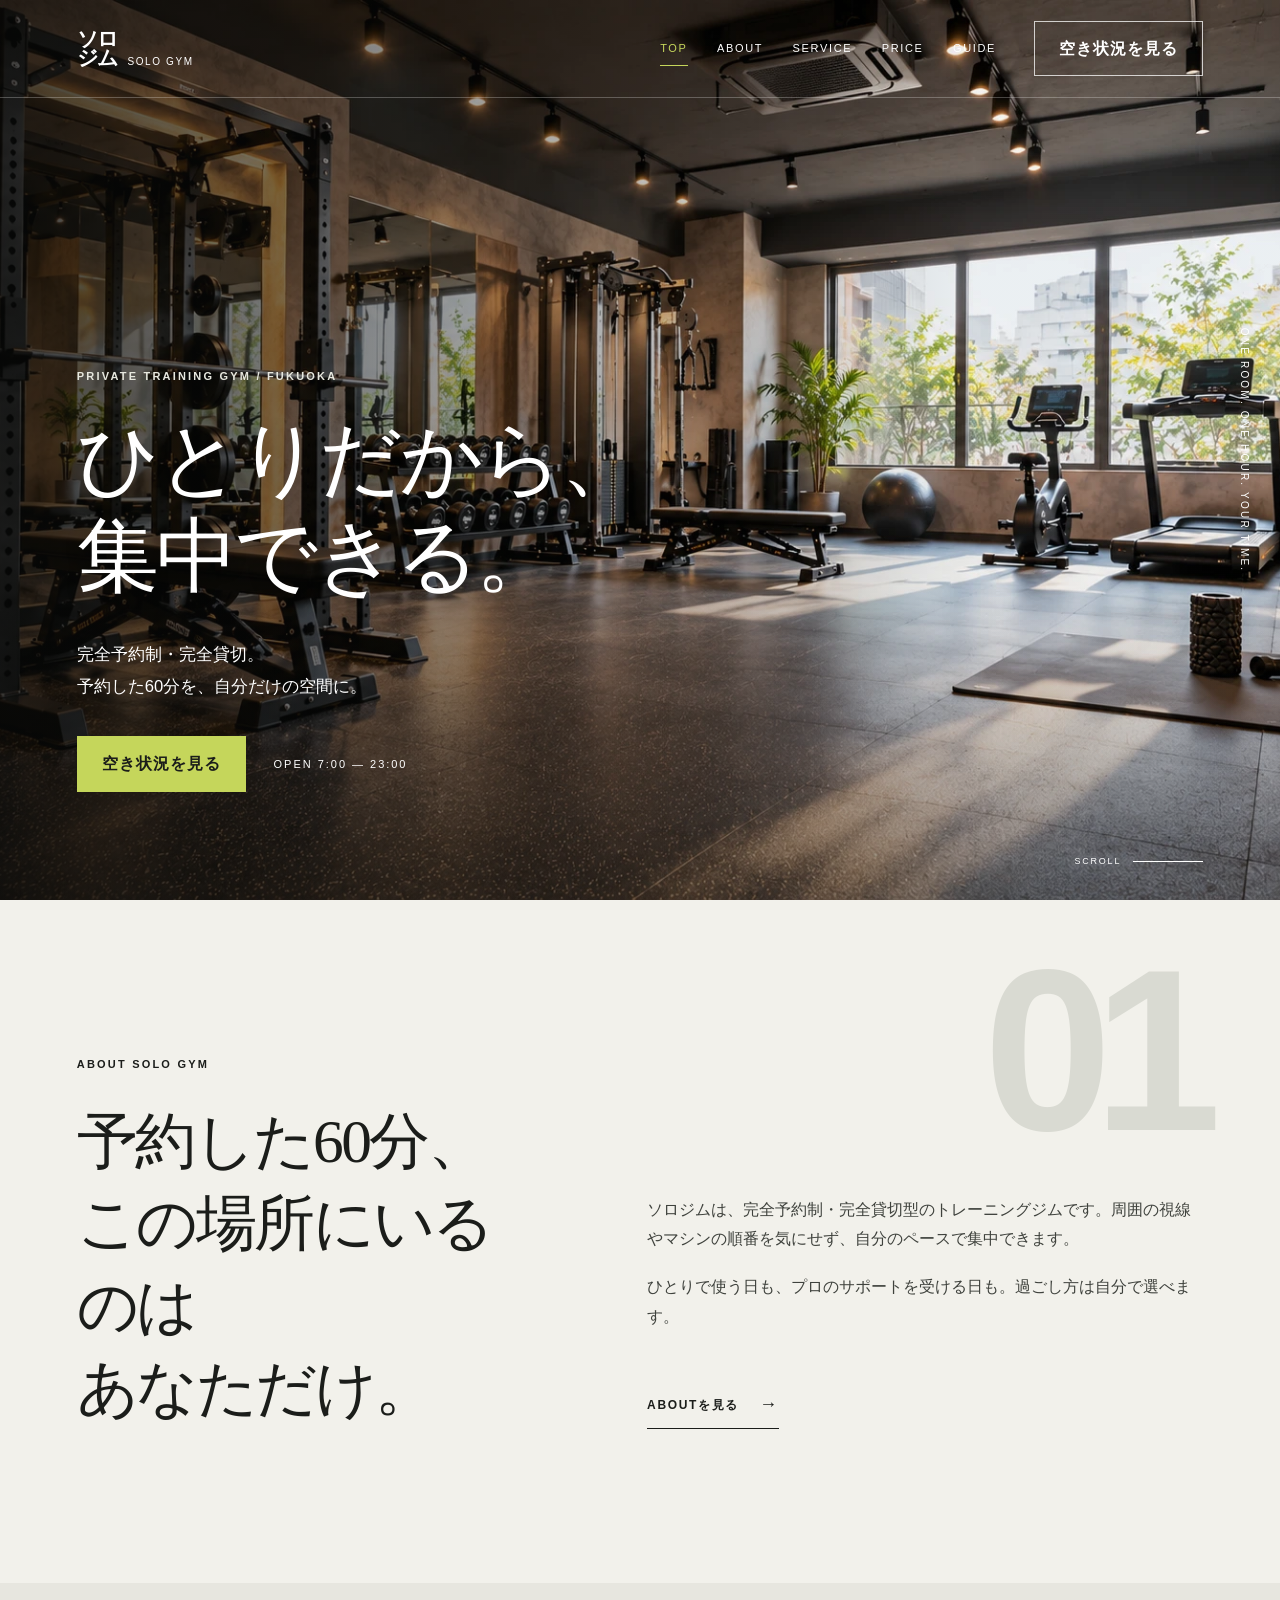
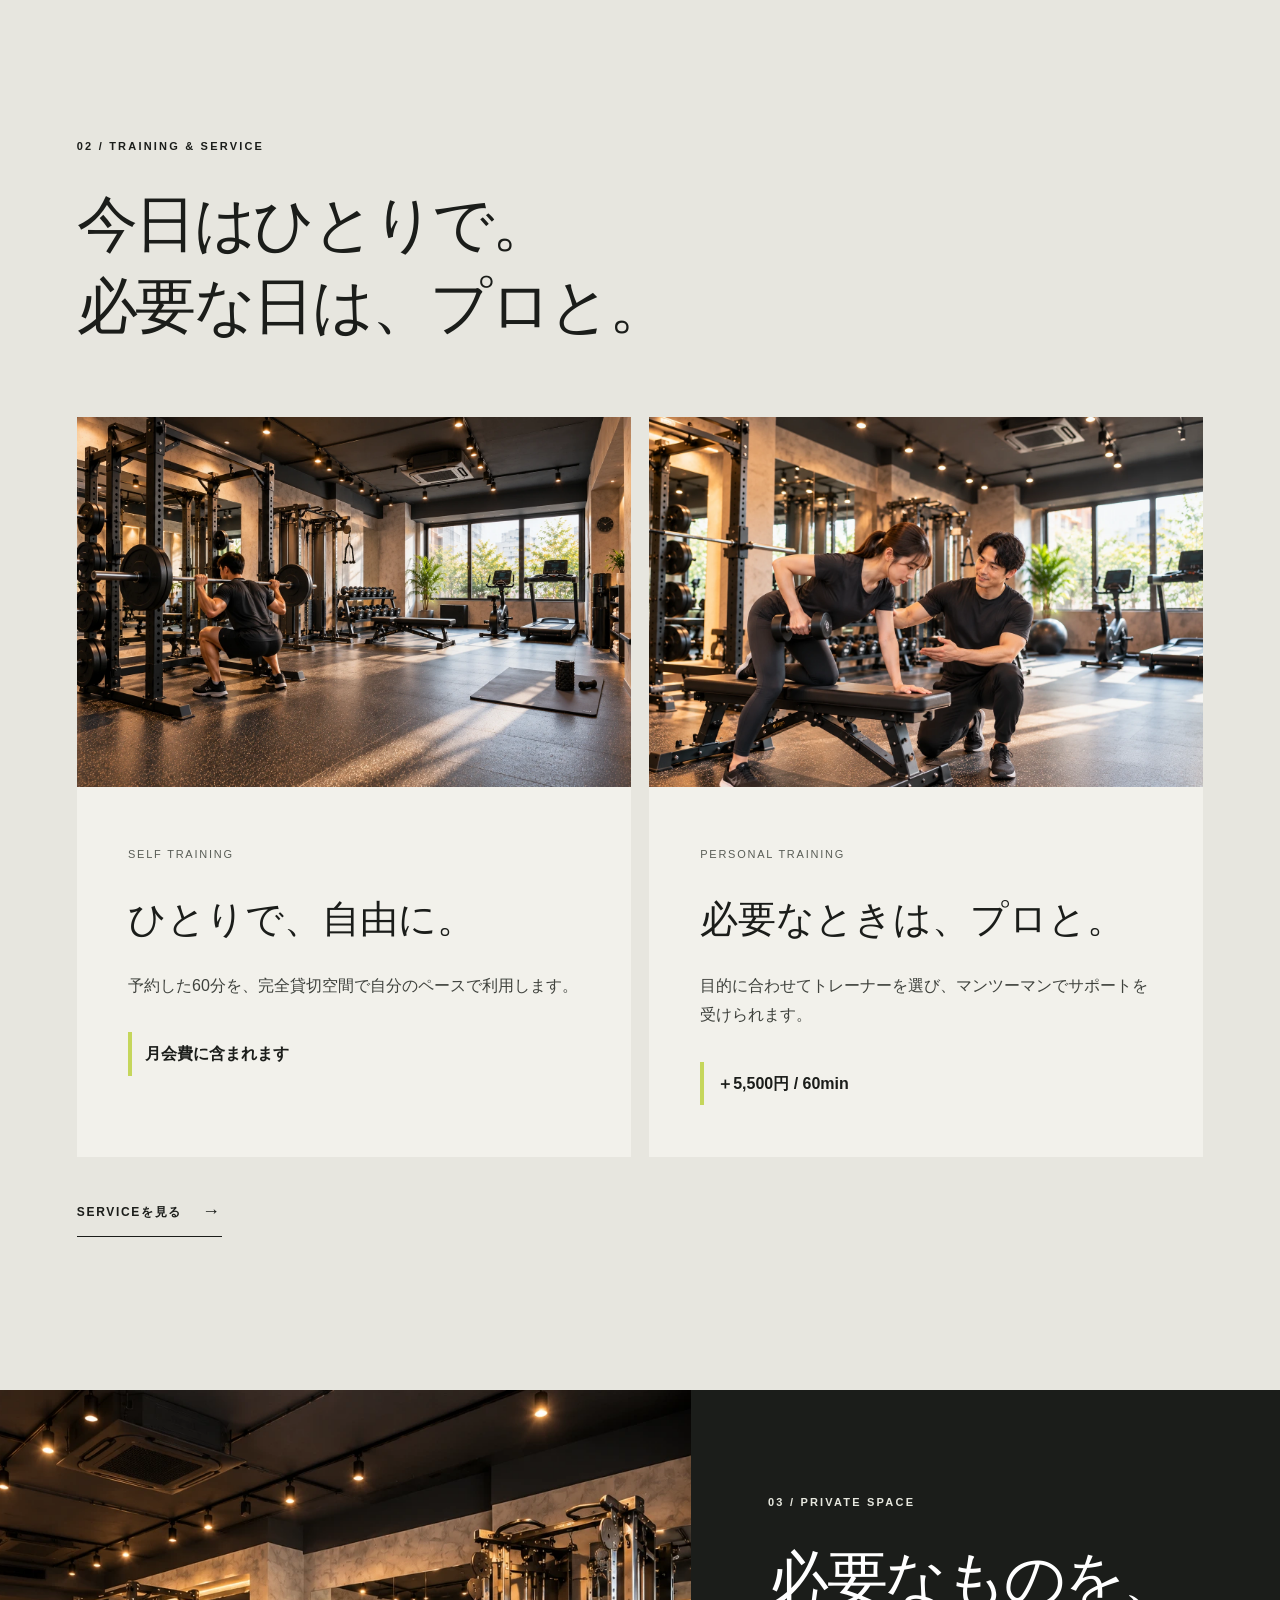
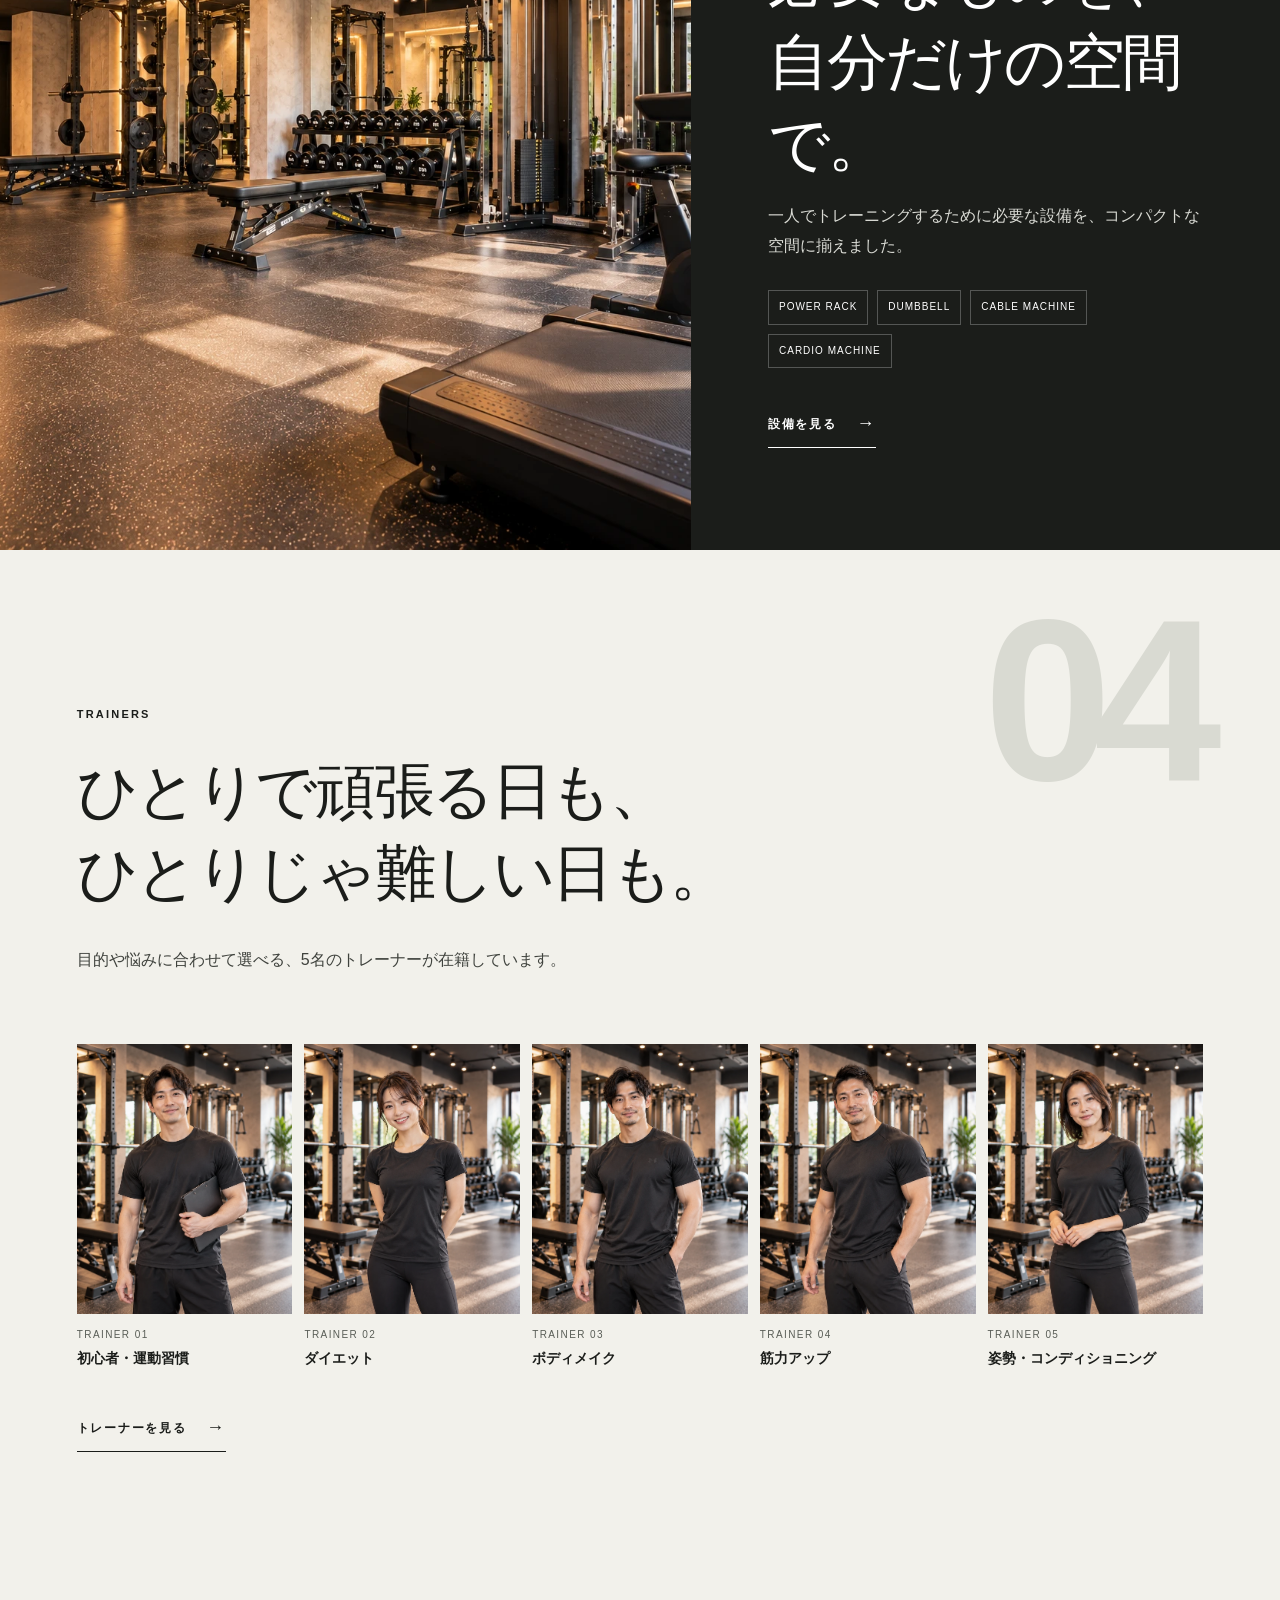
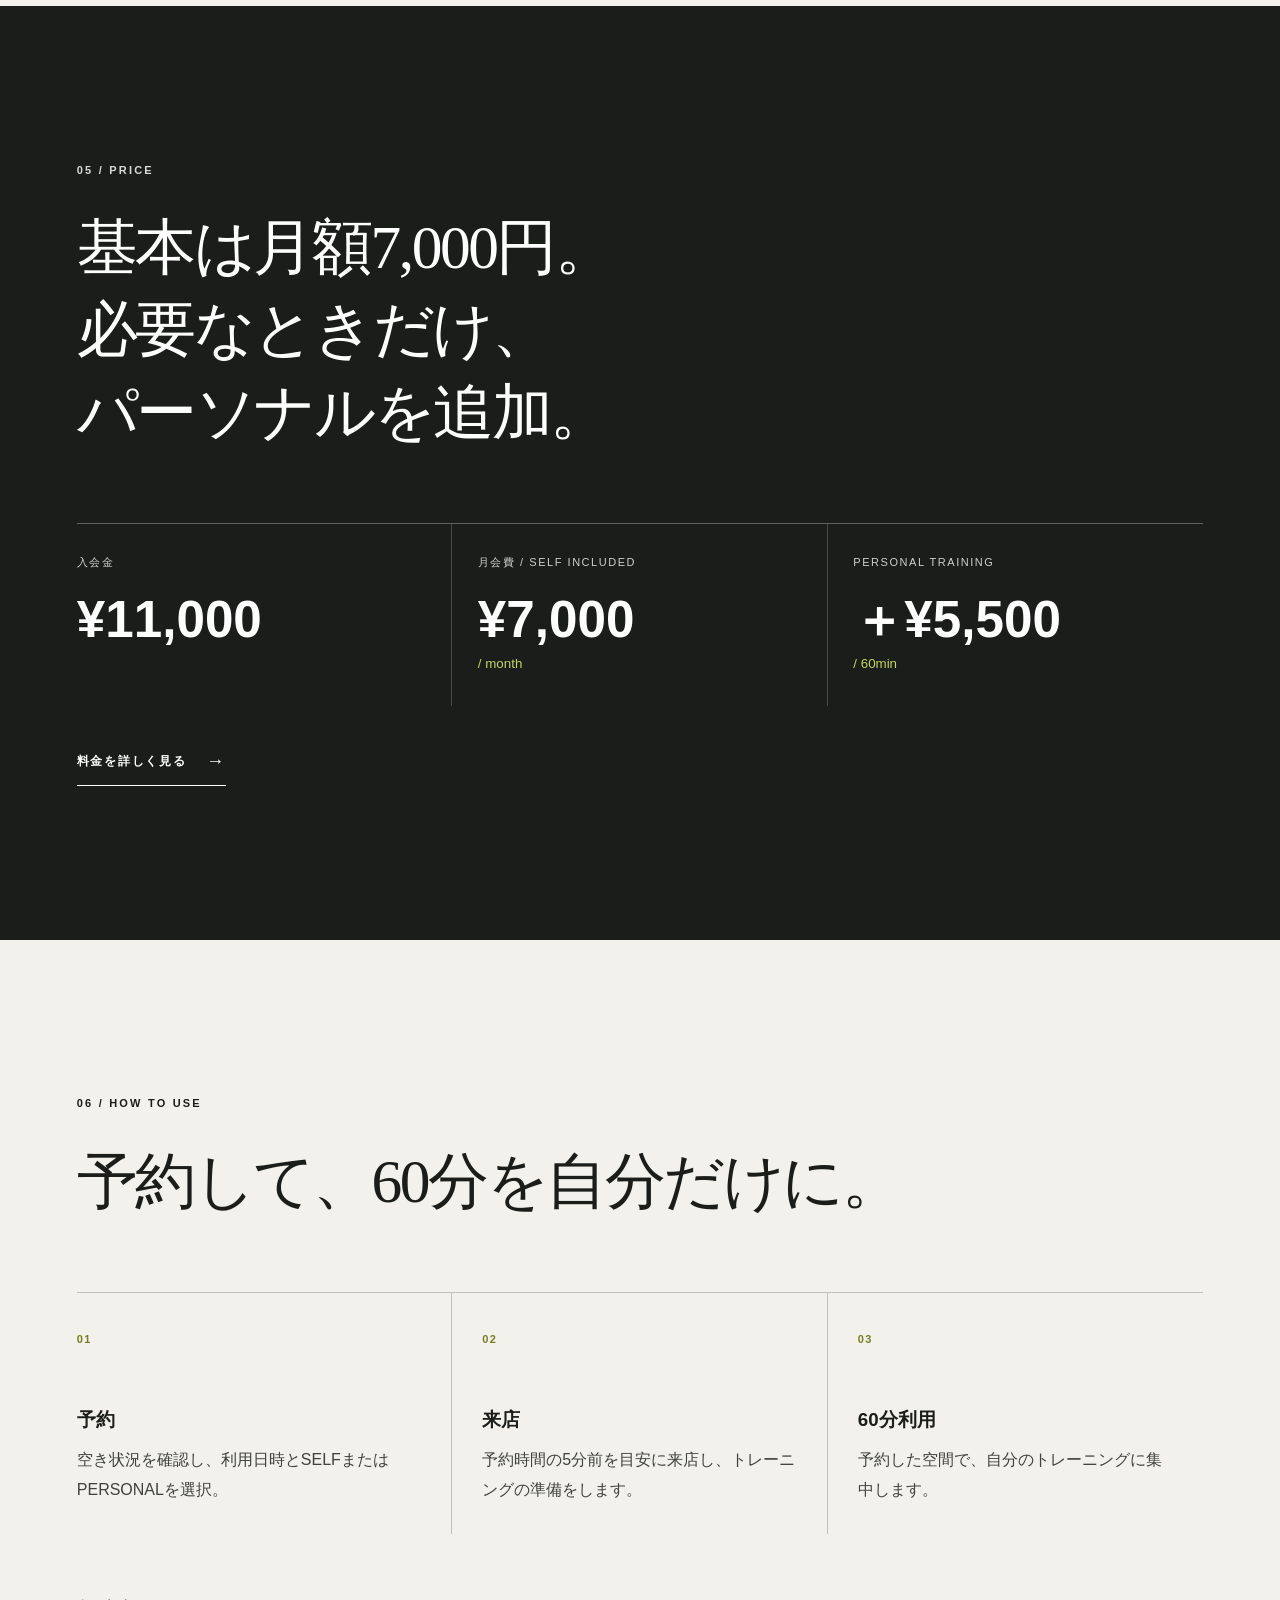
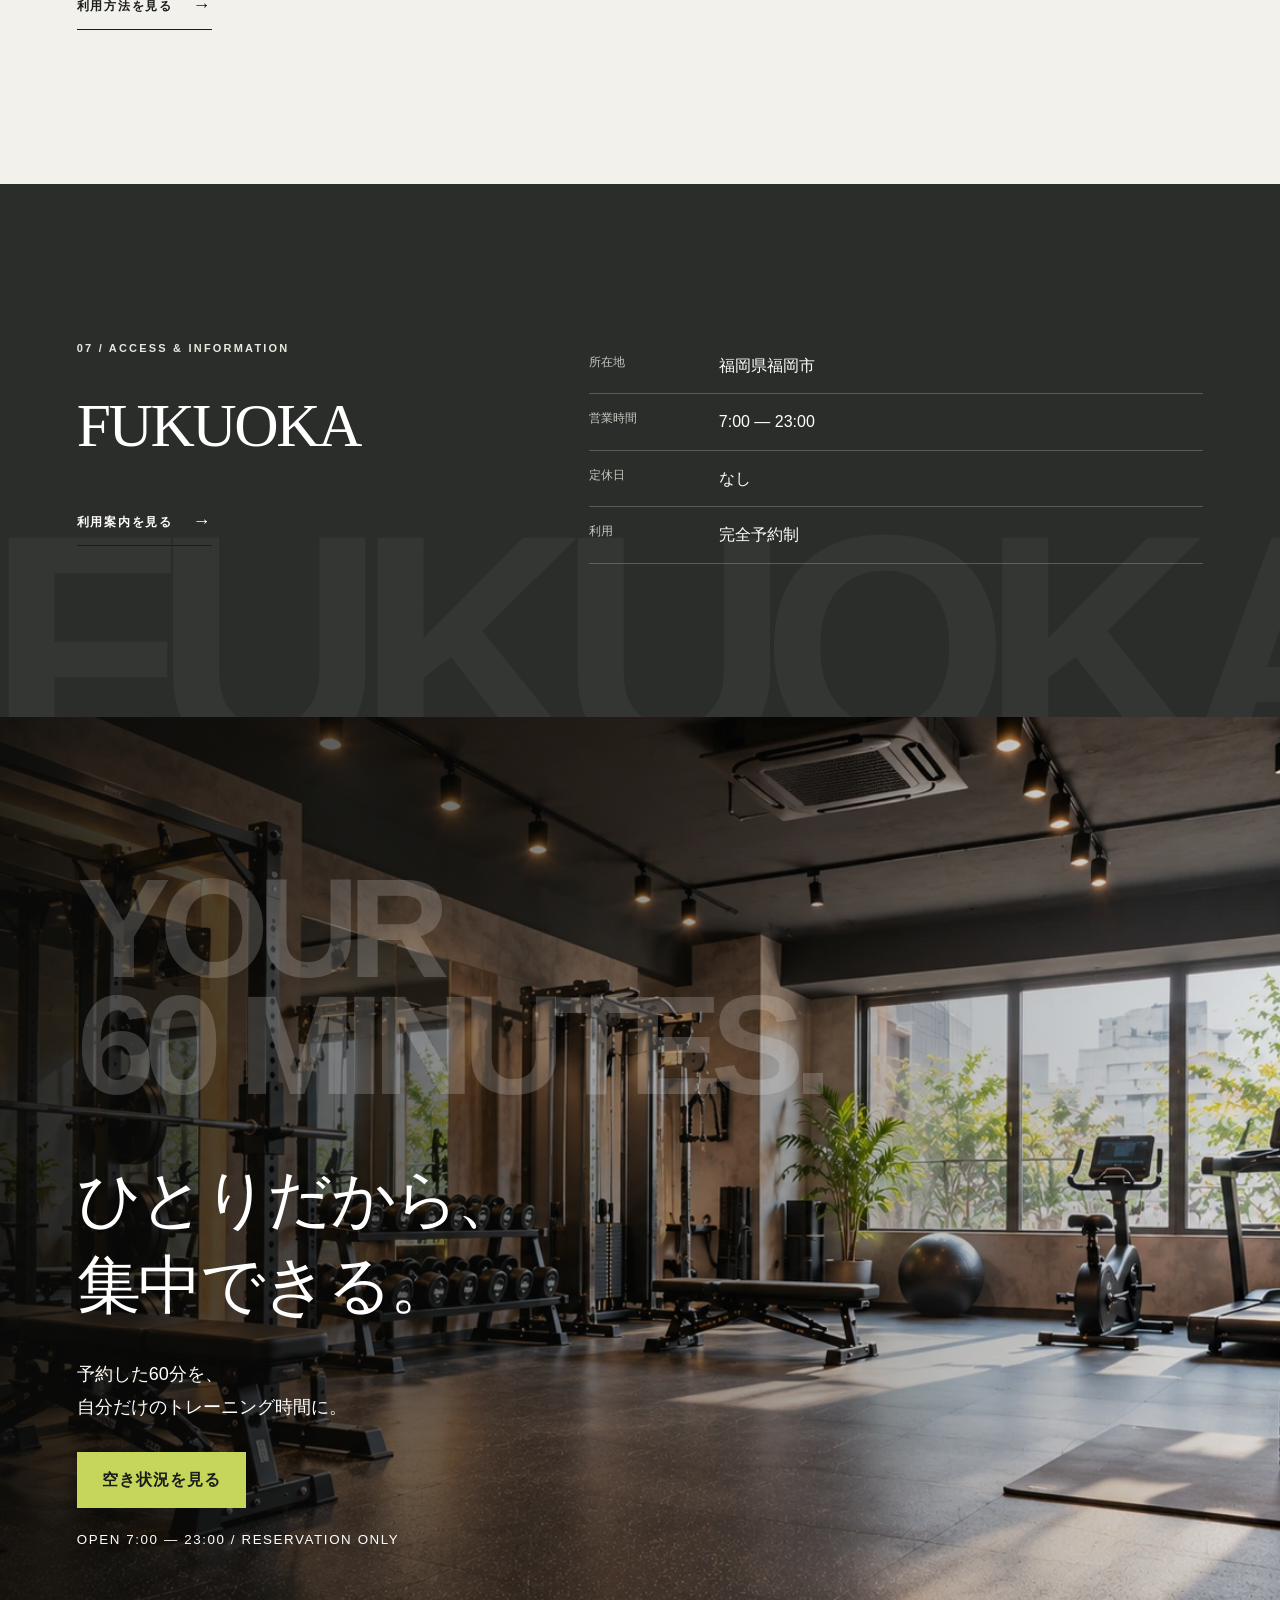
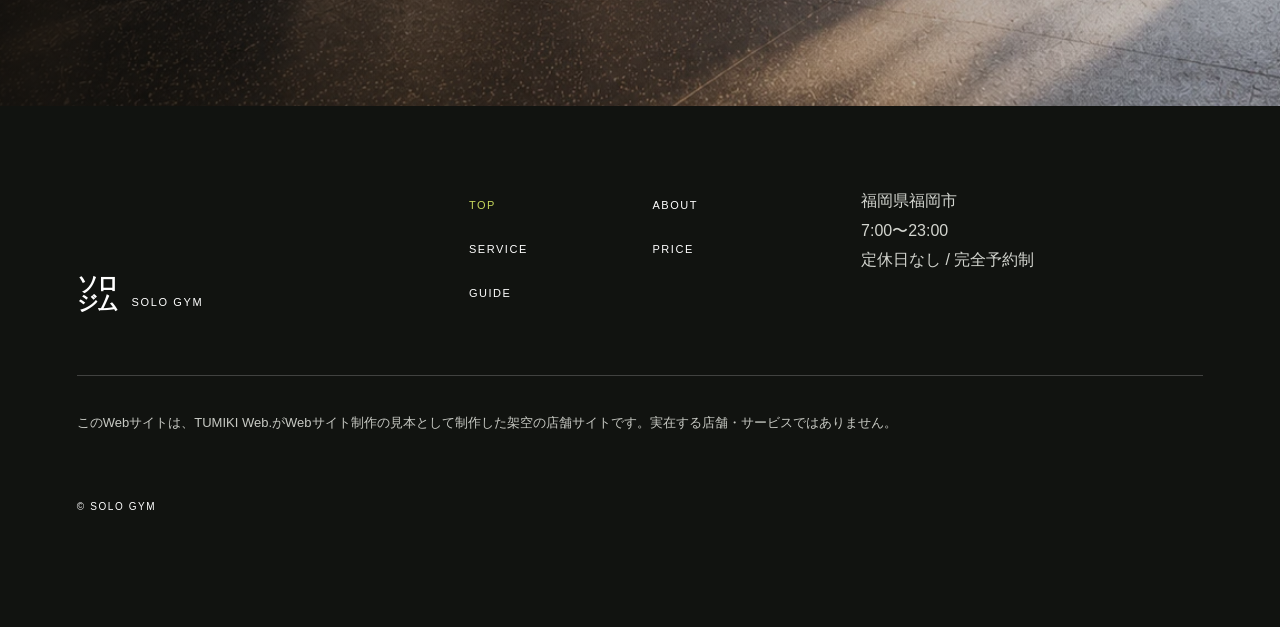
==== index.html @ 312bb0ec "Add files via upload" ====
<!DOCTYPE html>
<html lang="ja">
<head>
  <meta charset="UTF-8">
  <meta name="viewport" content="width=device-width, initial-scale=1.0">
  <meta name="description" content="福岡市の完全予約制・完全貸切型トレーニングジム「ソロジム」。予約した60分を、自分だけの空間に。施設・サービス・料金・利用方法をご案内します。">
  <!-- 公開URL確定後、canonical・og:url・og:imageを絶対URLへ一括変更してください。 -->
  <link rel="canonical" href="./">
  <meta property="og:type" content="website"><meta property="og:title" content="ソロジム｜ひとりだから、集中できる。"><meta property="og:description" content="完全予約制・完全貸切。予約した60分を、自分だけの空間に。"><meta property="og:url" content="./"><meta property="og:image" content="assets/images/ogp/ogp-solo-gym.png"><meta property="og:image:width" content="1200"><meta property="og:image:height" content="630"><meta property="og:image:alt" content="TUMIKI Web. 5ページWebサイト制作見本 ソロジム"><meta property="og:locale" content="ja_JP">
  <meta name="twitter:card" content="summary_large_image"><meta name="twitter:title" content="ソロジム｜ひとりだから、集中できる。"><meta name="twitter:description" content="完全予約制・完全貸切型トレーニングジム「ソロジム」の制作見本です。"><meta name="twitter:image" content="assets/images/ogp/ogp-solo-gym.png"><meta name="twitter:image:alt" content="TUMIKI Web. 5ページWebサイト制作見本 ソロジム">
  <meta name="theme-color" content="#1b1d1a"><title>ソロジム | 完全予約制・完全貸切型トレーニングジム</title>
  <link rel="icon" type="image/svg+xml" href="data:image/svg+xml,%3Csvg xmlns='http://www.w3.org/2000/svg' viewBox='0 0 64 64'%3E%3Crect width='64' height='64' rx='14' fill='%231b1d1a'/%3E%3Ccircle cx='32' cy='32' r='18' fill='none' stroke='%23c5d65b' stroke-width='5'/%3E%3Cpath d='M25 23h14M25 32h14M25 41h14' stroke='%23f4f3ed' stroke-width='4' stroke-linecap='round'/%3E%3C/svg%3E">
  <link rel="stylesheet" href="css/style.css"><link rel="stylesheet" href="css/pages.css">
</head>
<body>
  <a class="skip-link" href="#main">本文へ移動</a>
  <header class="site-header" data-header><a class="brand" href="./" aria-label="ソロジム ホーム"><span class="brand-jp">ソロ<br>ジム</span><span class="brand-en">SOLO GYM</span></a><nav class="desktop-nav" aria-label="メインナビゲーション"><a href="./" aria-current="page">TOP</a><a href="about/">ABOUT</a><a href="service/">SERVICE</a><a href="price/">PRICE</a><a href="guide/">GUIDE</a></nav><button class="cta-button header-cta" type="button" data-reserve>空き状況を見る</button><button class="menu-toggle" type="button" aria-expanded="false" aria-controls="mobile-menu" aria-label="メニューを開く"><span></span><span></span></button><div class="menu-backdrop" data-menu-backdrop aria-hidden="true" hidden></div><nav class="mobile-menu" id="mobile-menu" aria-label="スマートフォン用ナビゲーション" hidden><p class="mobile-menu-label">MENU</p><a href="./" aria-current="page">TOP</a><a href="about/">ABOUT</a><a href="service/">SERVICE</a><a href="price/">PRICE</a><a href="guide/">GUIDE</a><button class="cta-button" type="button" data-reserve>空き状況を見る</button><p class="mobile-menu-meta">FUKUOKA / OPEN 7:00 — 23:00</p></nav></header>
  <main id="main">
    <section class="hero" aria-labelledby="hero-title"><img class="hero-image" src="assets/images/web/hero-gym.webp" width="1672" height="941" fetchpriority="high" alt="自然光が差し込む、トレーニング機器を備えたソロジムの空間"><div class="hero-shade"></div><div class="hero-content"><p class="eyebrow light">PRIVATE TRAINING GYM / FUKUOKA</p><h1 id="hero-title"><span class="heading-line">ひとりだから、</span><span class="heading-line">集中できる。</span></h1><p class="hero-copy">完全予約制・完全貸切。<br>予約した60分を、自分だけの空間に。</p><div class="hero-actions"><button class="cta-button cta-button--lime" type="button" data-reserve>空き状況を見る</button><span>OPEN 7:00 — 23:00</span></div></div><p class="hero-side" aria-hidden="true">ONE ROOM. ONE HOUR. YOUR TIME.</p><div class="scroll-cue" aria-hidden="true"><span>SCROLL</span><i></i></div></section>
    <section class="section" aria-labelledby="about-title"><div class="section-index" aria-hidden="true">01</div><div class="section-inner intro-grid"><div class="section-heading reveal"><p class="eyebrow">ABOUT SOLO GYM</p><h2 class="section-title" id="about-title"><span class="heading-line">予約した60分、</span><span class="heading-line">この場所にいるのは</span><span class="heading-line">あなただけ。</span></h2></div><div class="intro-copy reveal"><p>ソロジムは、完全予約制・完全貸切型のトレーニングジムです。周囲の視線やマシンの順番を気にせず、自分のペースで集中できます。</p><p>ひとりで使う日も、プロのサポートを受ける日も。過ごし方は自分で選べます。</p><a class="text-link" href="about/">ABOUTを見る</a></div></div></section>
    <section class="section tinted-section" aria-labelledby="training-title"><div class="section-inner"><div class="section-heading reveal"><p class="eyebrow">02 / TRAINING &amp; SERVICE</p><h2 class="section-title" id="training-title"><span class="heading-line">今日はひとりで。</span><span class="heading-line">必要な日は、プロと。</span></h2></div><div class="training-cards"><article class="training-card reveal"><img src="assets/images/web/self-training.webp" width="1536" height="1024" loading="lazy" alt="貸切空間でセルフトレーニングをする利用者"><div class="training-card-copy"><span class="mode">SELF TRAINING</span><h3>ひとりで、自由に。</h3><p>予約した60分を、完全貸切空間で自分のペースで利用します。</p><strong>月会費に含まれます</strong></div></article><article class="training-card reveal"><img src="assets/images/web/personal-training.webp" width="1536" height="1024" loading="lazy" alt="トレーナーからマンツーマン指導を受ける利用者"><div class="training-card-copy"><span class="mode">PERSONAL TRAINING</span><h3>必要なときは、プロと。</h3><p>目的に合わせてトレーナーを選び、マンツーマンでサポートを受けられます。</p><strong>＋5,500円 / 60min</strong></div></article></div><a class="text-link" href="service/">SERVICEを見る</a></div></section>
    <section class="space-digest" aria-labelledby="space-title"><div class="space-digest-media"><img src="assets/images/web/space-gym.webp" width="1536" height="1024" loading="lazy" alt="パワーラックやダンベルを備えたソロジムの貸切空間"></div><div class="space-digest-copy reveal"><p class="eyebrow light">03 / PRIVATE SPACE</p><h2 class="section-title" id="space-title">必要なものを、<br>自分だけの空間で。</h2><p>一人でトレーニングするために必要な設備を、コンパクトな空間に揃えました。</p><ul class="equipment-inline"><li>POWER RACK</li><li>DUMBBELL</li><li>CABLE MACHINE</li><li>CARDIO MACHINE</li></ul><a class="text-link" href="service/#equipment">設備を見る</a></div></section>
    <section class="section" aria-labelledby="trainers-title"><div class="section-index" aria-hidden="true">04</div><div class="section-inner"><div class="section-heading reveal"><p class="eyebrow">TRAINERS</p><h2 class="section-title" id="trainers-title"><span class="heading-line">ひとりで頑張る日も、</span><span class="heading-line">ひとりじゃ難しい日も。</span></h2><p class="section-lead">目的や悩みに合わせて選べる、5名のトレーナーが在籍しています。</p></div><div class="trainer-strip" aria-label="トレーナー一覧"><article class="trainer-mini"><img src="assets/images/web/trainer-01.webp" width="1122" height="1402" loading="lazy" alt="初心者と運動習慣を担当する男性トレーナー"><p>TRAINER 01</p><h3>初心者・運動習慣</h3></article><article class="trainer-mini"><img src="assets/images/web/trainer-02.webp" width="1122" height="1402" loading="lazy" alt="ダイエットを担当する女性トレーナー"><p>TRAINER 02</p><h3>ダイエット</h3></article><article class="trainer-mini"><img src="assets/images/web/trainer-03.webp" width="1122" height="1402" loading="lazy" alt="ボディメイクを担当する男性トレーナー"><p>TRAINER 03</p><h3>ボディメイク</h3></article><article class="trainer-mini"><img src="assets/images/web/trainer-04.webp" width="1122" height="1402" loading="lazy" alt="筋力アップを担当する男性トレーナー"><p>TRAINER 04</p><h3>筋力アップ</h3></article><article class="trainer-mini"><img src="assets/images/web/trainer-05.webp" width="1122" height="1402" loading="lazy" alt="姿勢とコンディショニングを担当する女性トレーナー"><p>TRAINER 05</p><h3>姿勢・コンディショニング</h3></article></div><a class="text-link" href="about/#trainers">トレーナーを見る</a></div></section>
    <section class="section dark-section" aria-labelledby="price-title"><div class="section-inner"><div class="section-heading reveal"><p class="eyebrow light">05 / PRICE</p><h2 class="section-title" id="price-title"><span class="heading-line">基本は月額7,000円。</span><span class="heading-line">必要なときだけ、</span><span class="heading-line">パーソナルを追加。</span></h2></div><div class="price-digest-grid reveal"><div class="price-digest-item"><p>入会金</p><strong>¥11,000</strong></div><div class="price-digest-item"><p>月会費 / SELF INCLUDED</p><strong>¥7,000</strong><small>/ month</small></div><div class="price-digest-item"><p>PERSONAL TRAINING</p><strong>＋¥5,500</strong><small>/ 60min</small></div></div><a class="text-link" href="price/">料金を詳しく見る</a></div></section>
    <section class="section" aria-labelledby="how-title"><div class="section-inner"><div class="section-heading reveal"><p class="eyebrow">06 / HOW TO USE</p><h2 class="section-title" id="how-title">予約して、60分を自分だけに。</h2></div><ol class="simple-steps"><li><h3>予約</h3><p>空き状況を確認し、利用日時とSELFまたはPERSONALを選択。</p></li><li><h3>来店</h3><p>予約時間の5分前を目安に来店し、トレーニングの準備をします。</p></li><li><h3>60分利用</h3><p>予約した空間で、自分のトレーニングに集中します。</p></li></ol><a class="text-link" href="guide/">利用方法を見る</a></div></section>
    <section class="section info-band" aria-labelledby="info-title"><div class="section-inner info-grid"><div class="section-heading reveal"><p class="eyebrow light">07 / ACCESS &amp; INFORMATION</p><h2 class="section-title" id="info-title">FUKUOKA</h2><a class="text-link" href="guide/#access">利用案内を見る</a></div><div><dl class="info-list"><div><dt>所在地</dt><dd>福岡県福岡市</dd></div><div><dt>営業時間</dt><dd>7:00 — 23:00</dd></div><div><dt>定休日</dt><dd>なし</dd></div><div><dt>利用</dt><dd>完全予約制</dd></div></dl></div></div></section>
    <section class="final-cta" aria-labelledby="final-title"><img src="assets/images/web/hero-gym.webp" width="1672" height="941" loading="lazy" alt="" aria-hidden="true"><div class="final-overlay"></div><div class="final-content reveal"><p class="final-en"><span>YOUR</span><span>60 MINUTES.</span></p><h2 id="final-title"><span class="heading-line">ひとりだから、</span><span class="heading-line">集中できる。</span></h2><p>予約した60分を、<br><span class="final-copy-unit">自分だけの</span><span class="final-copy-unit">トレーニング時間に。</span></p><button class="cta-button cta-button--lime" type="button" data-reserve>空き状況を見る</button><small>OPEN 7:00 — 23:00 / RESERVATION ONLY</small></div></section>
  </main>
  <footer class="site-footer"><div class="footer-brand"><span class="brand-jp">ソロ<br>ジム</span><span>SOLO GYM</span></div><nav aria-label="フッターナビゲーション"><a href="./" aria-current="page">TOP</a><a href="about/">ABOUT</a><a href="service/">SERVICE</a><a href="price/">PRICE</a><a href="guide/">GUIDE</a></nav><div class="footer-info"><p>福岡県福岡市</p><p>7:00〜23:00</p><p>定休日なし / 完全予約制</p></div><p class="disclaimer">このWebサイトは、TUMIKI Web.がWebサイト制作の見本として制作した架空の店舗サイトです。実在する店舗・サービスではありません。</p><p class="copyright">© SOLO GYM</p></footer>
  <div class="floating-nav" data-floating-nav><button class="floating-top" type="button" aria-label="ページ最上部へ戻る" data-back-to-top disabled><span aria-hidden="true">↑</span><small aria-hidden="true">TOP</small></button><button class="floating-reserve" type="button" data-floating-reserve data-reserve disabled>空き状況を見る</button></div><div class="mobile-action-bar" data-mobile-bar><button class="mobile-action-top" type="button" data-mobile-top disabled>↑ TOP</button><button class="mobile-action-reserve" type="button" data-mobile-reserve data-reserve disabled>空き状況を見る</button></div>
  <dialog class="reserve-dialog" aria-labelledby="reserve-title"><button class="dialog-close" type="button" aria-label="閉じる" data-dialog-close>×</button><p class="eyebrow">DEMO NOTICE</p><h2 id="reserve-title">予約機能は準備中です</h2><p>このWebサイトは制作見本のため、実際の空き状況確認・予約はできません。</p><button class="cta-button" type="button" data-dialog-close>サイトに戻る</button></dialog>
  <script src="js/main.js"></script>
</body>
</html>
---- css/style.css ----
:root{--paper:#f2f1eb;--paper-deep:#e7e6df;--ink:#1b1d1a;--ink-soft:#2a2d29;--text:#3f423d;--muted:#595d56;--line:#bfc1b8;--lime:#c5d65b;--white:#fff;--pad:clamp(24px,6vw,96px);--space:clamp(96px,12vw,176px);--content:1440px;--ease:cubic-bezier(.22,1,.36,1)}
[hidden]{display:none!important}*,*::before,*::after{box-sizing:border-box}html{scroll-behavior:smooth;scroll-padding-top:88px}body{margin:0;overflow-x:hidden;background:var(--paper);color:var(--ink);font-family:"Helvetica Neue","Noto Sans JP","Yu Gothic",YuGothic,Arial,sans-serif;font-size:16px;line-height:1.85}body.menu-open{overflow:hidden}img{display:block;max-width:100%;height:auto}button,a{font:inherit}a{color:inherit;text-decoration:none}button{cursor:pointer}p{color:var(--text)}.heading-line{display:block}.keep{white-space:nowrap}.sr-only{position:absolute;width:1px;height:1px;padding:0;margin:-1px;overflow:hidden;clip:rect(0,0,0,0);white-space:nowrap;border:0}.skip-link{position:fixed;z-index:1000;top:8px;left:8px;padding:10px 16px;background:var(--lime);color:var(--ink);transform:translateY(-160%)}.skip-link:focus{transform:none}:focus-visible{outline:3px solid var(--lime);outline-offset:4px}
.site-header{position:absolute;z-index:50;top:0;left:0;width:100%;height:98px;padding:16px var(--pad);display:flex;align-items:center;gap:clamp(20px,3vw,54px);color:#fff;border-bottom:1px solid rgba(255,255,255,.25);transition:background .25s,border-color .25s}.site-header.is-scrolled{background:rgba(20,22,19,.94);border-color:rgba(255,255,255,.12)}.brand{display:flex;align-items:flex-end;gap:10px;line-height:1}.brand-jp{font-weight:800;font-size:21px;line-height:.88;letter-spacing:-.08em}.brand-en{font-size:10px;letter-spacing:.16em}.desktop-nav{display:flex;gap:clamp(18px,2.3vw,34px);margin-left:auto}.desktop-nav a{position:relative;font-size:11px;letter-spacing:.15em}.desktop-nav a::after{content:"";position:absolute;left:0;bottom:-7px;width:100%;height:1px;background:var(--lime);transform:scaleX(0);transform-origin:left;transition:.3s}.desktop-nav a:hover::after,.desktop-nav a:focus-visible::after,.desktop-nav a[aria-current=page]::after{transform:scaleX(1)}.desktop-nav a[aria-current=page]{color:var(--lime)}.cta-button{min-height:48px;padding:12px 24px;border:1px solid var(--ink);background:var(--ink);color:#fff;font-weight:700;letter-spacing:.06em;transition:.25s}.cta-button:hover{background:#343731}.header-cta{background:transparent;border-color:rgba(255,255,255,.75)}.header-cta:hover{background:#fff;color:var(--ink)}.cta-button--lime{background:var(--lime);border-color:var(--lime);color:var(--ink)}.cta-button--lime:hover{background:#d4e56c}.menu-toggle,.mobile-menu,.menu-backdrop{display:none}
.eyebrow{margin:0 0 26px;color:var(--ink);font-size:11px;font-weight:700;letter-spacing:.2em}.eyebrow.light{color:#e7e8df}.section-title,.hero h1,.page-hero h1,.final-cta h2{margin:0;font-family:"Yu Mincho",YuMincho,"Hiragino Mincho ProN",serif;font-weight:500;letter-spacing:-.04em}.section-title{font-size:clamp(36px,4.8vw,70px);line-height:1.34}.section-lead{max-width:650px;margin:30px 0 0;color:var(--text)}.section{position:relative;padding:var(--space) var(--pad)}.section-inner{width:min(100%,var(--content));margin:0 auto}.section-index{position:absolute;right:var(--pad);top:35px;color:#d9dad2;font-size:clamp(100px,18vw,270px);font-weight:700;line-height:1;letter-spacing:-.08em;pointer-events:none}.section-heading{position:relative;z-index:1}.text-link{display:inline-flex;align-items:center;gap:20px;min-height:48px;margin-top:32px;border-bottom:1px solid var(--ink);font-size:12px;font-weight:700;letter-spacing:.14em}.text-link::after{content:"→";font-size:18px;transition:.2s}.text-link:hover::after{transform:translateX(5px)}
.hero{position:relative;min-height:760px;height:100svh;max-height:980px;overflow:hidden;background:#1c1d1b;color:#fff}.hero-image{position:absolute;inset:0;width:100%;height:100%;object-fit:cover}.hero-shade{position:absolute;inset:0;background:linear-gradient(90deg,rgba(8,9,8,.76),rgba(8,9,8,.28) 48%,rgba(8,9,8,.03) 76%),linear-gradient(0deg,rgba(8,9,8,.38),transparent 35%)}.hero-content{position:absolute;left:var(--pad);bottom:clamp(80px,12vh,150px);max-width:760px}.hero h1{font-size:clamp(50px,6.4vw,102px);line-height:1.18;text-shadow:0 2px 20px rgba(0,0,0,.18)}.hero-copy{margin:34px 0;color:#fff;font-size:clamp(16px,1.3vw,20px);line-height:1.9}.hero-actions{display:flex;align-items:center;gap:28px}.hero-actions span{font-size:11px;letter-spacing:.18em}.hero-side{position:absolute;right:27px;top:50%;margin:0;color:#fff;font-size:10px;letter-spacing:.22em;writing-mode:vertical-rl;transform:translateY(-50%)}.scroll-cue{position:absolute;right:var(--pad);bottom:30px;display:flex;align-items:center;gap:12px;font-size:9px;letter-spacing:.2em}.scroll-cue i{display:block;width:70px;height:1px;background:#fff}
.page-hero{position:relative;min-height:520px;padding:190px var(--pad) 86px;overflow:hidden;background:var(--ink);color:#fff}.page-hero::before{content:"";position:absolute;inset:0;background:radial-gradient(circle at 80% 20%,rgba(197,214,91,.11),transparent 32%),linear-gradient(135deg,transparent 55%,rgba(255,255,255,.035))}.page-hero-inner{position:relative;z-index:1;width:min(100%,var(--content));margin:auto}.page-number{position:absolute;right:-.03em;bottom:-.28em;color:rgba(255,255,255,.055);font-size:clamp(190px,32vw,480px);font-weight:700;line-height:1;letter-spacing:-.1em}.page-hero h1{font-size:clamp(66px,10vw,150px);line-height:.9;letter-spacing:-.07em}.page-hero-copy{max-width:650px;margin:42px 0 0;color:#e4e5df;font-family:"Yu Mincho",YuMincho,serif;font-size:clamp(23px,2.5vw,36px);line-height:1.65}
.split{display:grid;grid-template-columns:1fr 1fr;gap:clamp(45px,8vw,120px);align-items:center}.split-media{overflow:hidden}.split-media img{width:100%;aspect-ratio:3/2;object-fit:cover}.split-copy p{margin:0 0 16px}.split--reverse .split-media{order:2}.dark-section{background:var(--ink);color:#fff}.dark-section p,.dark-section .eyebrow{color:#d9dad4}.dark-section .text-link{border-color:#fff}.tinted-section{background:var(--paper-deep)}
.final-cta{position:relative;min-height:780px;overflow:hidden;color:#fff}.final-cta>img{position:absolute;inset:0;width:100%;height:100%;object-fit:cover;object-position:center 68%;transform:scale(1.06)}.final-overlay{position:absolute;inset:0;background:linear-gradient(90deg,rgba(9,10,9,.88),rgba(9,10,9,.32) 62%,rgba(9,10,9,.1))}.final-content{position:relative;width:min(100%,var(--content));margin:auto;padding:clamp(100px,12vw,165px) var(--pad)}.final-en{margin:0 0 52px;color:rgba(255,255,255,.18);font-size:clamp(70px,11vw,176px);font-weight:700;line-height:.83;letter-spacing:-.08em}.final-en span{display:block}.final-cta h2{font-size:clamp(40px,5vw,72px);line-height:1.35}.final-content>p:not(.final-en){margin:28px 0;color:#fff;font-size:18px}.final-content small{display:block;margin-top:20px;letter-spacing:.12em}
.site-footer{display:grid;grid-template-columns:1fr 1fr 1fr;gap:50px;padding:80px var(--pad) 110px;background:#111310;color:#fff}.footer-brand{display:flex;align-items:flex-end;gap:14px}.footer-brand>span:last-child{font-size:11px;letter-spacing:.15em}.site-footer nav{display:grid;grid-template-columns:1fr 1fr;gap:6px 25px}.site-footer nav a{display:inline-flex;align-items:center;min-height:38px;font-size:11px;letter-spacing:.14em}.site-footer nav a[aria-current=page]{color:var(--lime)}.footer-info p{margin:0;color:#d3d5cf}.disclaimer{grid-column:1/-1;padding-top:35px;border-top:1px solid rgba(255,255,255,.2);color:#c8cac4;font-size:13px}.copyright{grid-column:1/-1;margin:0;color:#fff;font-size:10px;letter-spacing:.16em}
.floating-nav{position:fixed;z-index:39;right:clamp(22px,2.5vw,40px);bottom:clamp(22px,3vw,42px);display:flex;flex-direction:column;align-items:flex-end;gap:10px;opacity:0;visibility:hidden;pointer-events:none;transform:translateY(12px);transition:opacity .25s,transform .25s,visibility 0s linear .25s}.floating-nav.is-visible{opacity:1;visibility:visible;pointer-events:auto;transform:none;transition-delay:0s}.floating-top{width:52px;height:52px;display:grid;place-content:center;gap:1px;border:1px solid rgba(27,29,26,.35);background:rgba(242,241,235,.96);color:var(--ink);box-shadow:0 8px 24px rgba(0,0,0,.12)}.floating-top span{font-size:20px;line-height:1}.floating-top small{font-size:8px;font-weight:700;letter-spacing:.12em}.floating-reserve{min-height:50px;max-height:60px;padding:12px 22px;overflow:hidden;border:1px solid var(--lime);background:var(--lime);color:var(--ink);font-weight:700;letter-spacing:.06em;box-shadow:0 8px 24px rgba(0,0,0,.16);transition:.2s}.floating-nav.is-reserve-hidden .floating-reserve{min-height:0;max-height:0;padding-top:0;padding-bottom:0;border-width:0;opacity:0;pointer-events:none;transform:translateY(8px)}.mobile-action-bar{display:none}
.reserve-dialog{width:min(520px,calc(100% - 32px));padding:50px;border:0;background:var(--paper);color:var(--ink);box-shadow:0 30px 80px rgba(0,0,0,.35)}.reserve-dialog::backdrop{background:rgba(10,12,10,.72);backdrop-filter:blur(4px)}.reserve-dialog h2{margin:0 0 20px;font-family:"Yu Mincho",YuMincho,serif;font-size:32px;font-weight:500}.reserve-dialog p{color:var(--text)}.reserve-dialog .cta-button{margin-top:20px}.dialog-close{position:absolute;top:14px;right:18px;width:44px;height:44px;border:0;background:transparent;font-size:30px}.reveal{opacity:0;transform:translateY(22px);transition:opacity .8s var(--ease),transform .8s var(--ease)}.reveal.is-visible{opacity:1;transform:none}
@media(max-width:1024px){.desktop-nav{display:none}.menu-toggle{position:relative;z-index:3;width:48px;height:48px;display:grid;place-content:center;gap:7px;margin-left:auto;border:1px solid rgba(255,255,255,.5);background:transparent}.menu-toggle span{display:block;width:22px;height:1px;background:#fff;transition:.3s}.menu-toggle[aria-expanded=true] span:first-child{transform:translateY(4px) rotate(45deg)}.menu-toggle[aria-expanded=true] span:last-child{transform:translateY(-4px) rotate(-45deg)}.site-header .brand{position:relative;z-index:3}.menu-backdrop{position:fixed;z-index:1;inset:0;display:block;background:rgba(8,10,8,.55);opacity:0;backdrop-filter:blur(2px);transition:.35s}.menu-backdrop.is-open{opacity:1}.mobile-menu{position:fixed;z-index:2;inset:0 0 0 auto;width:min(86vw,420px);display:flex;flex-direction:column;padding:120px clamp(28px,7vw,54px) 38px;background:#171a16;color:#fff;box-shadow:-24px 0 70px rgba(0,0,0,.28);transform:translateX(100%);transition:.35s var(--ease)}.mobile-menu.is-open{transform:none}.mobile-menu-label,.mobile-menu-meta{color:#c9cbc4;font-size:10px;letter-spacing:.18em}.mobile-menu a{padding:7px 0;font-size:clamp(27px,5vw,40px);font-weight:600;letter-spacing:.08em}.mobile-menu a[aria-current=page]{color:var(--lime)}.mobile-menu .cta-button{align-self:flex-start;margin-top:22px;background:var(--lime);color:var(--ink)}.mobile-menu-meta{margin-top:auto}.mobile-menu a,.mobile-menu>.cta-button,.mobile-menu-meta{opacity:0;transform:translateX(12px);transition:.25s}.mobile-menu.is-open a,.mobile-menu.is-open>.cta-button,.mobile-menu.is-open .mobile-menu-meta{opacity:1;transform:none}.split{gap:45px}}
@media(max-width:768px){:root{--space:94px}html{scroll-padding-top:70px}body{padding-bottom:70px}.site-header{height:76px;padding-top:12px;padding-bottom:12px}.header-cta{display:none}.brand-jp{font-size:19px}.hero{min-height:680px;max-height:none;height:100svh}.hero-image{object-position:60% center}.hero-shade{background:linear-gradient(90deg,rgba(8,9,8,.76),rgba(8,9,8,.14)),linear-gradient(0deg,rgba(8,9,8,.52),transparent 60%)}.hero-content{right:var(--pad);bottom:94px}.hero h1{font-size:clamp(43px,13vw,70px)}.hero-copy{font-size:16px}.hero-actions{align-items:flex-start;flex-direction:column;gap:16px}.hero-side{display:none}.scroll-cue{right:20px}.page-hero{min-height:430px;padding-top:150px;padding-bottom:70px}.page-hero h1{font-size:clamp(56px,18vw,92px)}.page-hero-copy{margin-top:34px;font-size:clamp(21px,6.2vw,29px)}.page-number{font-size:62vw;right:-.02em;bottom:-.22em}.section-index{top:50px}.section-title{font-size:clamp(30px,9vw,42px)}.split,.split--reverse{grid-template-columns:1fr;gap:36px}.split--reverse .split-media{order:0}.split-media img{aspect-ratio:4/3}.final-cta{min-height:700px}.final-en{font-size:clamp(42px,13vw,66px);line-height:.87}.final-en span{white-space:nowrap}.final-cta h2{font-size:clamp(32px,10vw,42px)}.site-footer{grid-template-columns:1fr 1fr;padding-bottom:60px}.footer-brand{grid-column:1/-1}.floating-nav{right:14px;bottom:82px}.floating-reserve{display:none}.floating-top{width:48px;height:48px}.mobile-action-bar{position:fixed;z-index:40;left:0;right:0;bottom:0;height:70px;display:grid;grid-template-columns:84px 1fr;padding:9px 14px;gap:8px;background:rgba(17,19,16,.96);box-shadow:0 -8px 25px rgba(0,0,0,.16);transform:translateY(100%);visibility:hidden;transition:transform .25s,visibility 0s linear .25s}.mobile-action-bar.is-visible{transform:none;visibility:visible;transition-delay:0s}.mobile-action-top{border:1px solid rgba(255,255,255,.45);background:transparent;color:#fff;font-size:10px;font-weight:700;letter-spacing:.12em}.mobile-action-reserve{border:0;background:var(--lime);color:var(--ink);font-weight:700}.mobile-action-bar.is-reserve-hidden{grid-template-columns:84px;justify-content:end;background:transparent;box-shadow:none;pointer-events:none}.mobile-action-bar.is-reserve-hidden .mobile-action-top{background:rgba(17,19,16,.94);pointer-events:auto}.mobile-action-bar.is-reserve-hidden .mobile-action-reserve{display:none}.reserve-dialog{padding:44px 25px}}
@media(max-width:390px){:root{--pad:20px}.hero h1{font-size:43px}.hero-actions .cta-button{width:100%}.mobile-menu a{font-size:27px}.site-footer{grid-template-columns:1fr}.site-footer nav,.footer-info{grid-column:1/-1}.final-copy-unit{display:block}}
@media(max-width:340px){:root{--pad:18px}.hero h1{font-size:39px}.hero-copy{font-size:15px}.section-title{font-size:29px}.site-footer nav{grid-template-columns:1fr}.mobile-menu{width:90vw;padding-left:24px;padding-right:24px}.mobile-menu a{font-size:25px}}
@media(prefers-reduced-motion:reduce){html{scroll-behavior:auto}*,*::before,*::after{scroll-behavior:auto!important;animation-duration:.01ms!important;animation-iteration-count:1!important;transition-duration:.01ms!important}.reveal{opacity:1;transform:none}}
---- css/pages.css ----
.intro-grid{display:grid;grid-template-columns:.9fr 1.1fr;gap:9vw;align-items:end}.intro-copy{max-width:620px}.intro-copy p{margin:0 0 18px}.feature-grid{display:grid;grid-template-columns:repeat(3,1fr);margin-top:80px;border-top:1px solid var(--line)}.feature-card{min-width:0;padding:32px clamp(0px,2vw,30px) 10px;border-right:1px solid var(--line)}.feature-card:first-child{padding-left:0}.feature-card:last-child{border-right:0}.feature-card .label{color:var(--muted);font-size:11px;letter-spacing:.16em}.feature-card h3{margin:35px 0 12px;font-size:21px}.feature-card p{margin:0}
.training-cards{display:grid;grid-template-columns:1fr 1fr;gap:18px;margin-top:70px}.training-card{background:var(--paper)}.training-card img{width:100%;aspect-ratio:3/2;object-fit:cover}.training-card-copy{padding:clamp(28px,4vw,58px)}.training-card .mode{color:var(--muted);font-size:11px;letter-spacing:.16em}.training-card h3{margin:16px 0;font-family:"Yu Mincho",YuMincho,serif;font-size:clamp(30px,3vw,45px);font-weight:500}.training-card strong{display:inline-block;margin-top:16px;padding:7px 13px;border-left:4px solid var(--lime)}
.space-digest{min-height:760px;display:grid;grid-template-columns:1.08fr .92fr;background:var(--ink);color:#fff}.space-digest-media{min-height:600px}.space-digest-media img{width:100%;height:100%;object-fit:cover}.space-digest-copy{align-self:center;padding:80px var(--pad)}.space-digest-copy p{color:#d9dad4}.space-digest-copy .text-link{border-color:#fff}.equipment-inline{display:flex;flex-wrap:wrap;gap:9px;margin:30px 0 0;padding:0;list-style:none}.equipment-inline li{padding:7px 10px;border:1px solid rgba(255,255,255,.25);font-size:10px;letter-spacing:.1em}
.trainer-strip{display:grid;grid-template-columns:repeat(5,1fr);gap:12px;margin-top:70px}.trainer-mini img{width:100%;aspect-ratio:4/5;object-fit:cover;filter:saturate(.82)}.trainer-mini p{margin:12px 0 2px;color:var(--muted);font-size:10px;letter-spacing:.14em}.trainer-mini h3{margin:0;font-size:14px}
.price-digest-grid{display:grid;grid-template-columns:repeat(3,1fr);margin-top:70px;border-top:1px solid rgba(255,255,255,.3)}.price-digest-item{padding:28px clamp(0px,2vw,30px);border-right:1px solid rgba(255,255,255,.2)}.price-digest-item:first-child{padding-left:0}.price-digest-item:last-child{border:0}.price-digest-item p{margin:0;color:#cfd1cb;font-size:11px;letter-spacing:.14em}.price-digest-item strong{display:block;margin-top:20px;color:#fff;font-size:clamp(32px,4vw,58px);line-height:1.1}.price-digest-item small{color:var(--lime)}
.simple-steps{display:grid;grid-template-columns:repeat(3,1fr);margin-top:70px;padding:0;border-top:1px solid var(--line);list-style:none;counter-reset:steps}.simple-steps li{position:relative;min-height:210px;padding:30px;border-right:1px solid var(--line);counter-increment:steps}.simple-steps li:first-child{padding-left:0}.simple-steps li:last-child{border:0}.simple-steps li::before{content:"0" counter(steps);color:#748020;font-size:11px;font-weight:700;letter-spacing:.12em}.simple-steps h3{margin:50px 0 8px}.simple-steps p{margin:0}
.info-band{position:relative;overflow:hidden;background:var(--ink-soft);color:#fff}.info-band::after{content:"FUKUOKA";position:absolute;left:-.04em;bottom:-.28em;color:rgba(255,255,255,.045);font-size:clamp(130px,25vw,390px);font-weight:700;line-height:1;letter-spacing:-.09em}.info-grid{position:relative;z-index:1;display:grid;grid-template-columns:.8fr 1.2fr;gap:8vw}.info-list{margin:0}.info-list>div{display:grid;grid-template-columns:130px 1fr;padding:13px 0;border-bottom:1px solid rgba(255,255,255,.22)}.info-list dt{color:#c7c9c2;font-size:12px}.info-list dd{margin:0}.dummy-note{color:#c7c9c2!important;font-size:12px}
.reason-list{display:grid;grid-template-columns:repeat(3,1fr);gap:16px;margin:70px 0 0;padding:0;list-style:none}.reason-list li{min-height:270px;padding:34px;background:var(--paper);border-top:4px solid var(--lime)}.reason-list span{color:var(--muted);font-size:11px;letter-spacing:.14em}.reason-list h3{margin:48px 0 12px;font-family:"Yu Mincho",YuMincho,serif;font-size:28px;font-weight:500}.recommend-list{display:grid;grid-template-columns:1fr 1fr;gap:0 50px;margin:60px 0 0;padding:0;list-style:none}.recommend-list li{position:relative;padding:20px 0 20px 30px;border-top:1px solid rgba(255,255,255,.25)}.recommend-list li::before{content:"";position:absolute;left:0;top:31px;width:10px;height:10px;background:var(--lime)}
.trainer-grid{display:grid;grid-template-columns:repeat(5,1fr);gap:14px;margin-top:72px}.trainer-card img{width:100%;aspect-ratio:4/5;object-fit:cover;filter:saturate(.84)}.trainer-card .trainer-number{margin:14px 0 3px;color:var(--muted);font-size:10px;letter-spacing:.14em}.trainer-card h3{margin:0 0 10px;font-size:15px}.trainer-card p:last-child{margin:0;font-size:13px}
.service-block{padding:var(--space) var(--pad)}.service-block-inner{width:min(100%,var(--content));margin:auto}.service-details{margin:28px 0 0;padding:0;list-style:none}.service-details li{position:relative;padding:12px 0 12px 24px;border-top:1px solid var(--line)}.service-details li::before{content:"";position:absolute;left:0;top:23px;width:8px;height:8px;background:var(--lime)}.compare-wrap{overflow-x:auto;margin-top:65px}.compare-table{width:100%;min-width:680px;border-collapse:collapse}.compare-table th,.compare-table td{padding:19px 24px;border-bottom:1px solid rgba(255,255,255,.22);text-align:left}.compare-table thead th{border-top:1px solid rgba(255,255,255,.35);color:var(--lime);font-size:12px;letter-spacing:.12em}.compare-table tbody th{width:25%;color:#cfd1cb;font-size:13px;font-weight:500}
.floor-map{margin-top:70px;padding:clamp(16px,3vw,38px);background:#deddd5}.floor-map img{width:100%}.floor-caption{display:flex;justify-content:space-between;gap:30px;margin-top:20px}.floor-caption p{margin:0}.floor-caption span{color:var(--muted);font-size:11px;letter-spacing:.14em}.equipment-grid{display:grid;grid-template-columns:1fr 1fr;gap:52px 18px;margin-top:80px}.equipment-card img{width:100%;aspect-ratio:3/2;object-fit:cover}.equipment-card p{margin:15px 0 3px;color:var(--muted);font-size:10px;letter-spacing:.14em}.equipment-card h3{margin:0 0 8px;font-size:20px}.equipment-card small{color:var(--text)}.amenities{display:grid;grid-template-columns:repeat(4,1fr);margin-top:70px;padding:0;border-top:1px solid var(--line);list-style:none}.amenities li{padding:24px 18px;border-right:1px solid var(--line);font-size:13px}.amenities li:first-child{padding-left:0}.amenities li:last-child{border:0}.facility-note{margin-top:28px;padding:18px 22px;background:#e1e2da}
.price-hero-panel{display:grid;grid-template-columns:1fr 1fr;gap:55px 9vw;margin-top:72px}.main-fee{padding-top:25px;border-top:1px solid rgba(255,255,255,.35)}.main-fee p{margin:0;color:#cfd1cb;font-size:12px;letter-spacing:.16em}.main-fee strong{display:block;color:#fff;font-size:clamp(72px,10vw,145px);line-height:1.15;letter-spacing:-.07em}.main-fee strong span{margin-right:8px;font-size:.35em;vertical-align:top}.main-fee small{display:inline-block;padding:8px 13px;background:var(--lime);color:var(--ink);font-weight:700}.sub-fees{margin:0}.sub-fees>div{display:flex;justify-content:space-between;gap:20px;padding:22px 0;border-top:1px solid rgba(255,255,255,.25)}.sub-fees dt{color:#d9dad4;font-size:13px}.sub-fees dd{margin:0;font-size:24px}.billing-example{display:grid;grid-template-columns:1fr auto;align-items:center;gap:30px;margin-top:58px;padding:32px 38px;border:1px solid rgba(255,255,255,.25);background:#242723}.billing-example p{margin:0;color:#fff}.billing-example span{color:#c7c9c2;font-size:13px}.billing-example strong{color:#fff;font-size:clamp(44px,6vw,78px);line-height:1}.billing-example small{display:block;color:var(--lime);text-align:right}.rules-grid{display:grid;grid-template-columns:repeat(3,1fr);gap:18px;margin-top:70px}.rule-card{padding:32px;background:var(--paper);border-top:4px solid var(--lime)}.rule-card span{color:var(--muted);font-size:11px;letter-spacing:.14em}.rule-card h3{margin:38px 0 12px;font-size:21px}.rule-card p{margin:0}.notice-box{margin-top:45px;padding:26px 30px;border:1px solid var(--line)}.notice-box p{margin:0 0 8px}.notice-box p:last-child{margin-bottom:0}
.flow-list{display:grid;grid-template-columns:repeat(4,1fr);margin:68px 0 0;padding:0;border-top:1px solid var(--line);list-style:none;counter-reset:guide}.flow-list li{min-height:260px;padding:30px;border-right:1px solid var(--line);counter-increment:guide}.flow-list li:first-child{padding-left:0}.flow-list li:last-child{border:0}.flow-list li::before{content:"STEP 0" counter(guide);color:#748020;font-size:11px;font-weight:700;letter-spacing:.14em}.flow-list h3{margin:52px 0 10px;font-size:20px}.visit-flow{display:grid;grid-template-columns:repeat(5,1fr);margin:70px 0 0;padding:0;list-style:none}.visit-flow li{position:relative;padding:24px 25px;border-top:1px solid rgba(255,255,255,.28)}.visit-flow li:not(:last-child)::after{content:"→";position:absolute;right:-8px;top:25px;color:var(--lime)}.visit-flow span{color:var(--lime);font-size:10px;letter-spacing:.14em}.visit-flow h3{margin:30px 0 8px}.visit-flow p{margin:0;color:#d7d9d2;font-size:14px}.bring-grid{display:grid;grid-template-columns:repeat(4,1fr);gap:14px;margin-top:55px}.bring-item{padding:28px;background:var(--paper-deep)}.bring-item span{color:#748020;font-size:11px;font-weight:700}.bring-item h3{margin:28px 0 0}.choice-grid{display:grid;grid-template-columns:1fr 1fr;gap:18px;margin-top:60px}.choice-card{padding:clamp(30px,5vw,62px);background:var(--paper-deep)}.choice-card span{color:var(--muted);font-size:11px;letter-spacing:.14em}.choice-card h3{margin:18px 0;font-family:"Yu Mincho",YuMincho,serif;font-size:clamp(30px,4vw,48px);font-weight:500}
.faq-layout{display:grid;grid-template-columns:.72fr 1.28fr;gap:8vw}.faq-list{padding-top:5px}.faq-item{border-top:1px solid #8f938a}.faq-item:last-child{border-bottom:1px solid #8f938a}.faq-item h3{margin:0}.faq-item button{width:100%;min-height:74px;display:flex;justify-content:space-between;align-items:center;gap:20px;padding:20px 0;border:0;background:transparent;color:var(--ink);text-align:left;font-weight:500}.faq-item button span::before{content:"Q";margin-right:18px;color:#687313;font-size:12px;font-weight:800}.faq-item i{position:relative;flex:0 0 22px;width:22px;height:22px}.faq-item i::before,.faq-item i::after{content:"";position:absolute;top:50%;left:0;width:100%;height:1px;background:var(--ink);transition:.25s}.faq-item i::after{transform:rotate(90deg)}.faq-item button[aria-expanded=true] i::after{transform:rotate(0)}.faq-answer{padding:0 30px 25px 34px}.faq-answer p{margin:0}
@media(max-width:1024px){.trainer-grid,.trainer-strip{grid-template-columns:repeat(5,220px);overflow-x:auto;padding-bottom:16px;scroll-snap-type:x mandatory}.trainer-card,.trainer-mini{scroll-snap-align:start}.reason-list,.rules-grid{grid-template-columns:1fr 1fr}.faq-layout{grid-template-columns:1fr}}
@media(max-width:768px){.intro-grid,.info-grid{grid-template-columns:1fr;gap:48px}.feature-grid,.simple-steps,.price-digest-grid{display:block;margin-top:55px}.feature-card,.simple-steps li,.price-digest-item{min-height:0;padding:25px 0;border-right:0;border-bottom:1px solid var(--line)}.feature-card h3,.simple-steps h3{margin-top:24px}.training-cards{grid-template-columns:1fr;margin-top:50px}.space-digest{grid-template-columns:1fr;min-height:0}.space-digest-media{min-height:330px;height:65vw}.space-digest-copy{padding-top:70px;padding-bottom:80px}.trainer-strip{grid-template-columns:repeat(5,min(72vw,290px));margin-right:calc(var(--pad)*-1)}.price-digest-item{border-color:rgba(255,255,255,.22)}.info-band::after{right:-.16em;left:auto;top:60px;bottom:auto;font-size:31vw;writing-mode:vertical-rl}.reason-list,.recommend-list,.equipment-grid,.rules-grid,.choice-grid{grid-template-columns:1fr}.reason-list li{min-height:230px}.recommend-list{gap:0}.trainer-grid{display:block;overflow:visible;padding:0}.trainer-card{margin-bottom:44px}.trainer-card h3{font-size:17px}.service-block{padding-top:94px;padding-bottom:94px}.floor-caption{display:block}.floor-caption span{display:block;margin-bottom:8px}.equipment-grid{gap:45px}.amenities{grid-template-columns:1fr 1fr}.amenities li{border-bottom:1px solid var(--line)}.price-hero-panel{grid-template-columns:1fr}.billing-example{grid-template-columns:1fr;padding:28px}.billing-example small{text-align:left}.flow-list{display:block}.flow-list li{min-height:0;padding:25px 0;border-right:0;border-bottom:1px solid var(--line)}.flow-list h3{margin-top:25px}.visit-flow{display:block}.visit-flow li{padding:24px 0}.visit-flow li:not(:last-child)::after{content:"↓";right:0;top:auto;bottom:-13px}.bring-grid{grid-template-columns:1fr 1fr}.faq-answer{padding-left:0;padding-right:10px}}
@media(max-width:390px){.training-card-copy,.rule-card,.bring-item{padding:25px 22px}.trainer-strip{grid-template-columns:repeat(5,76vw)}.amenities,.bring-grid{grid-template-columns:1fr}.sub-fees>div{display:block}.sub-fees dd{margin-top:8px}.main-fee strong{font-size:70px}.faq-item button{font-size:15px}}
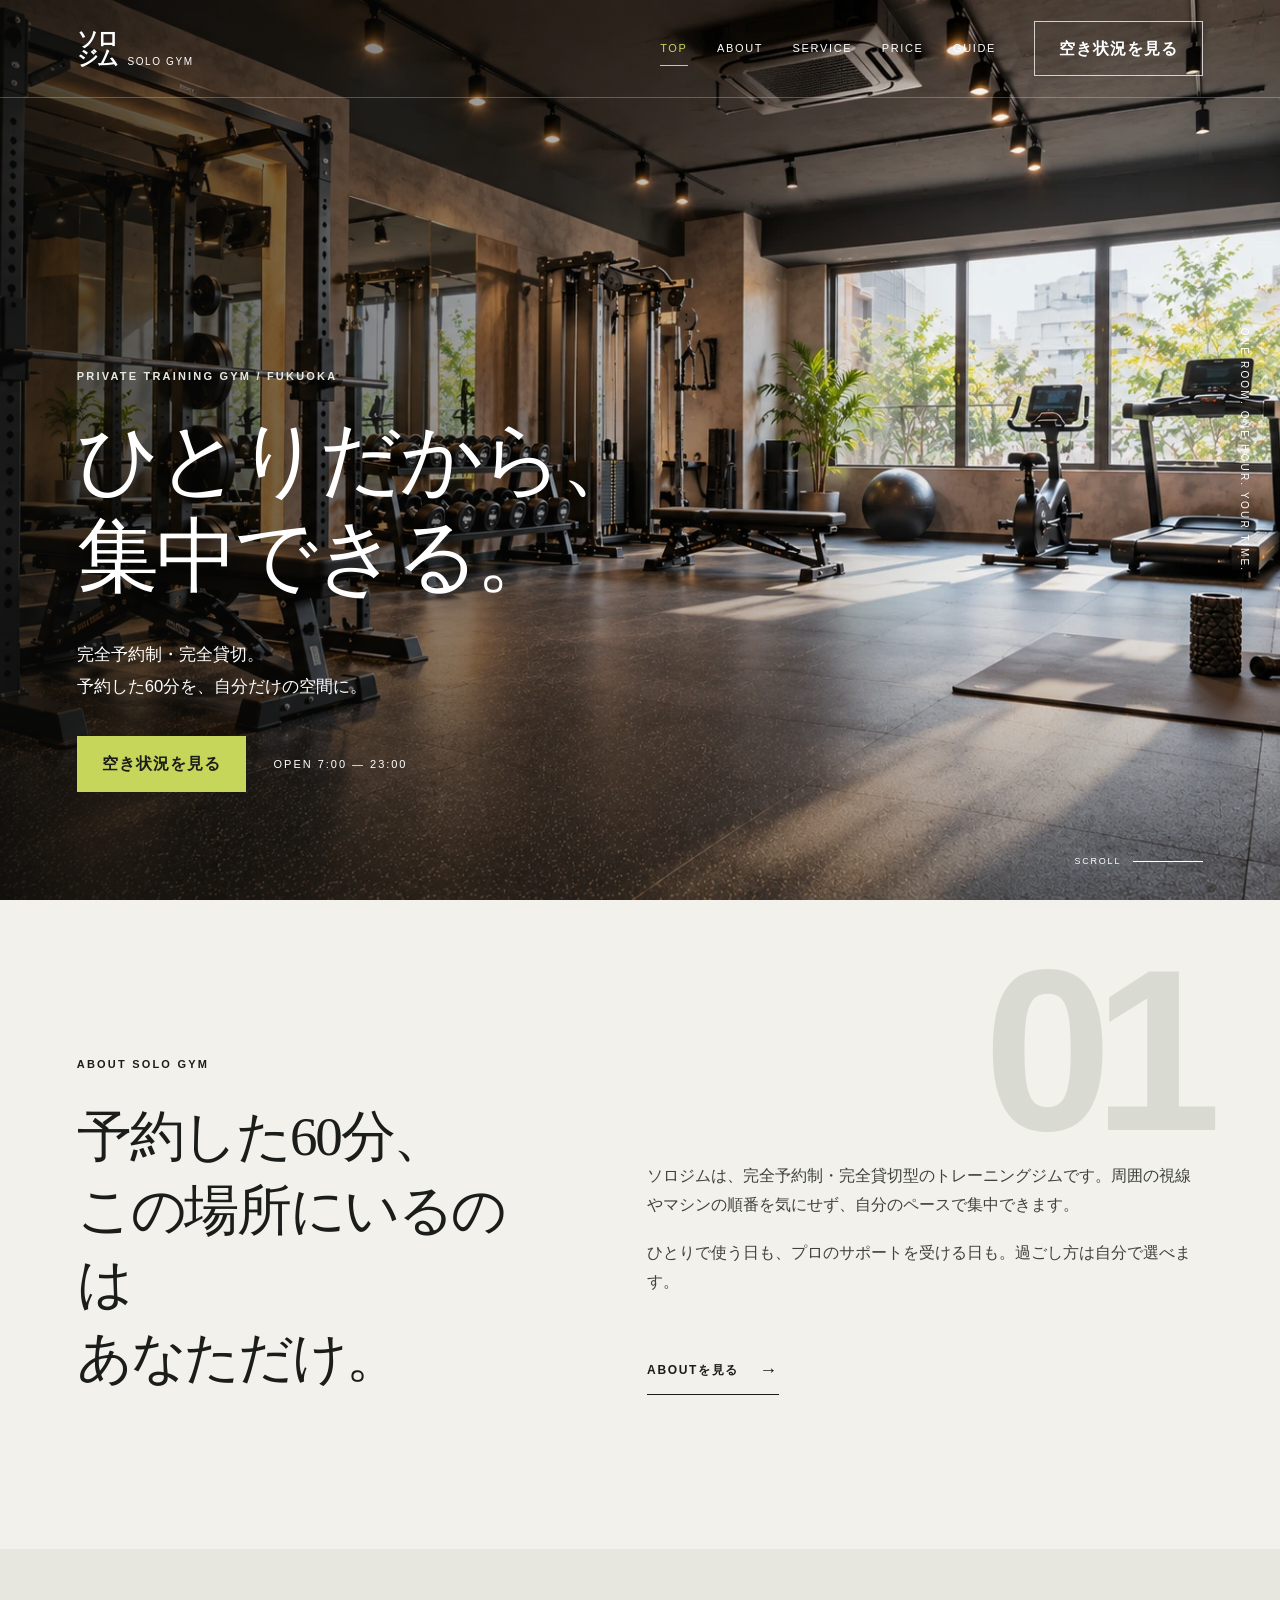
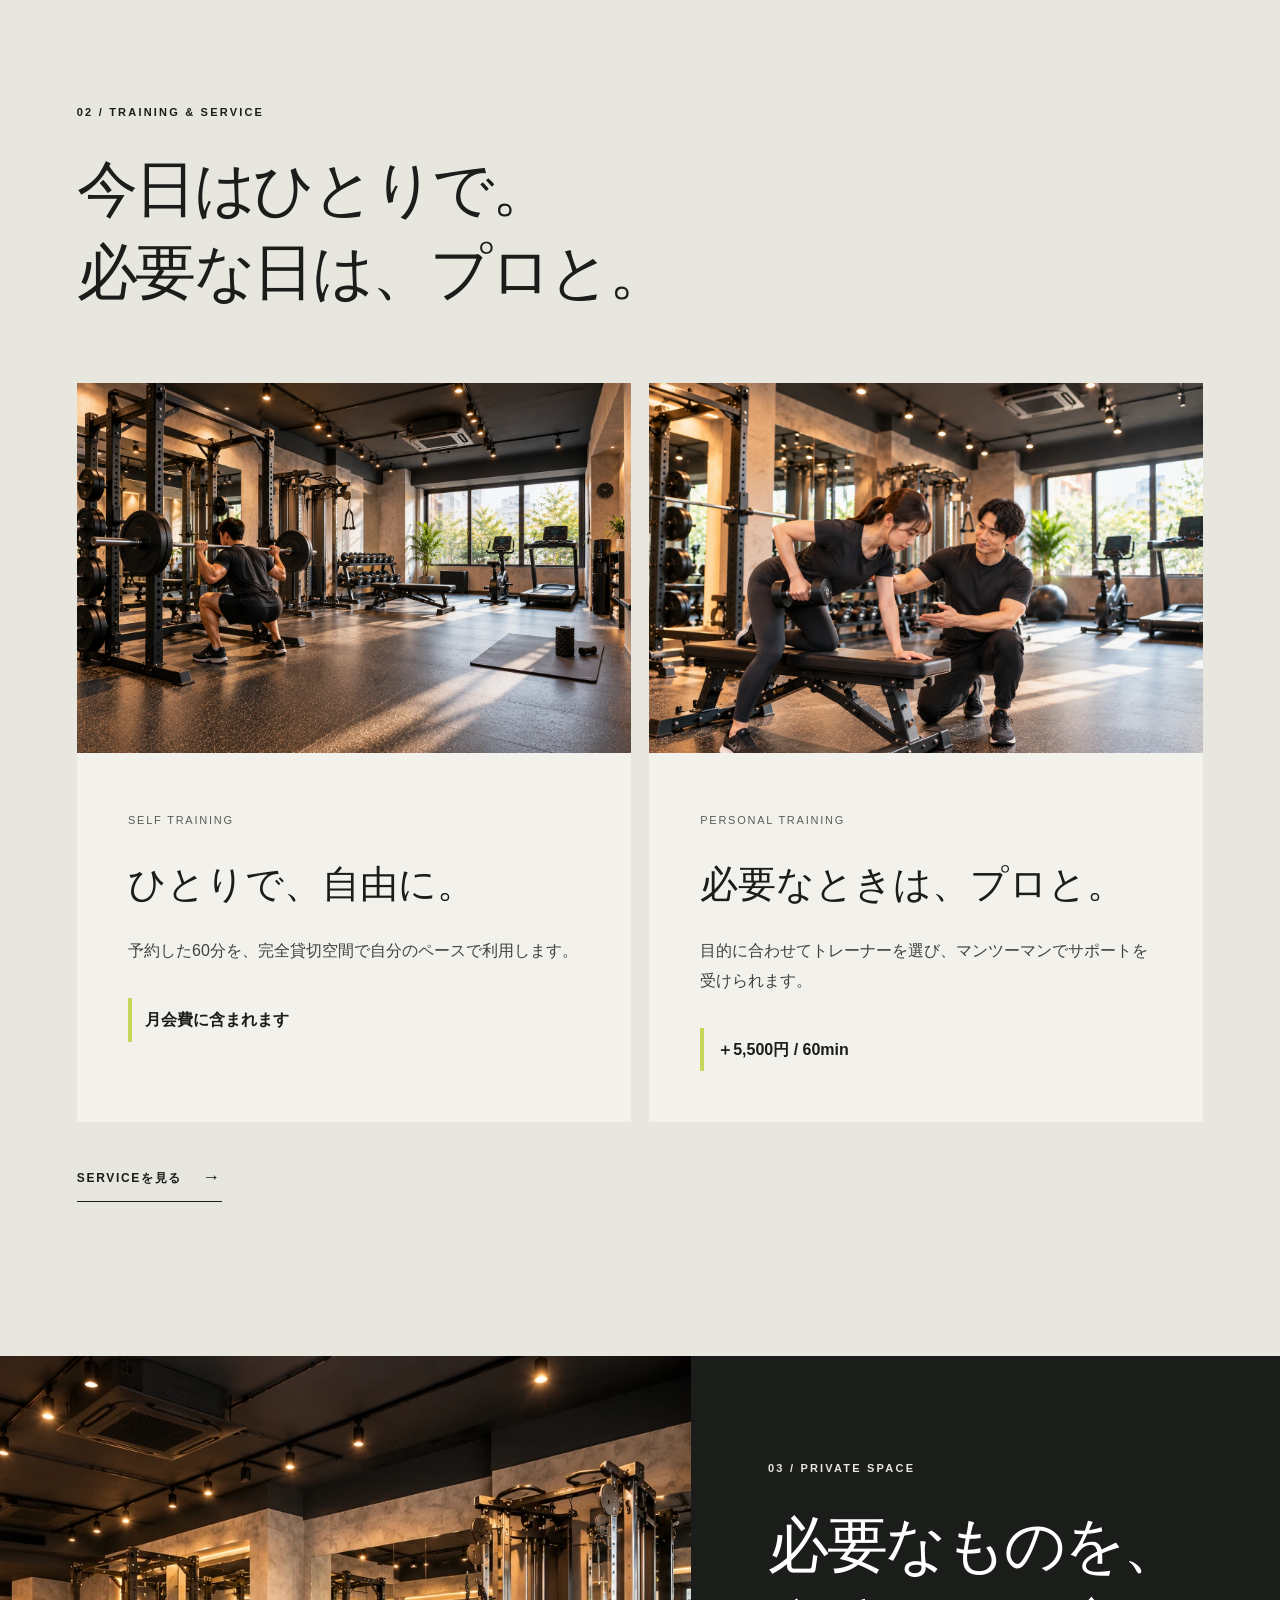
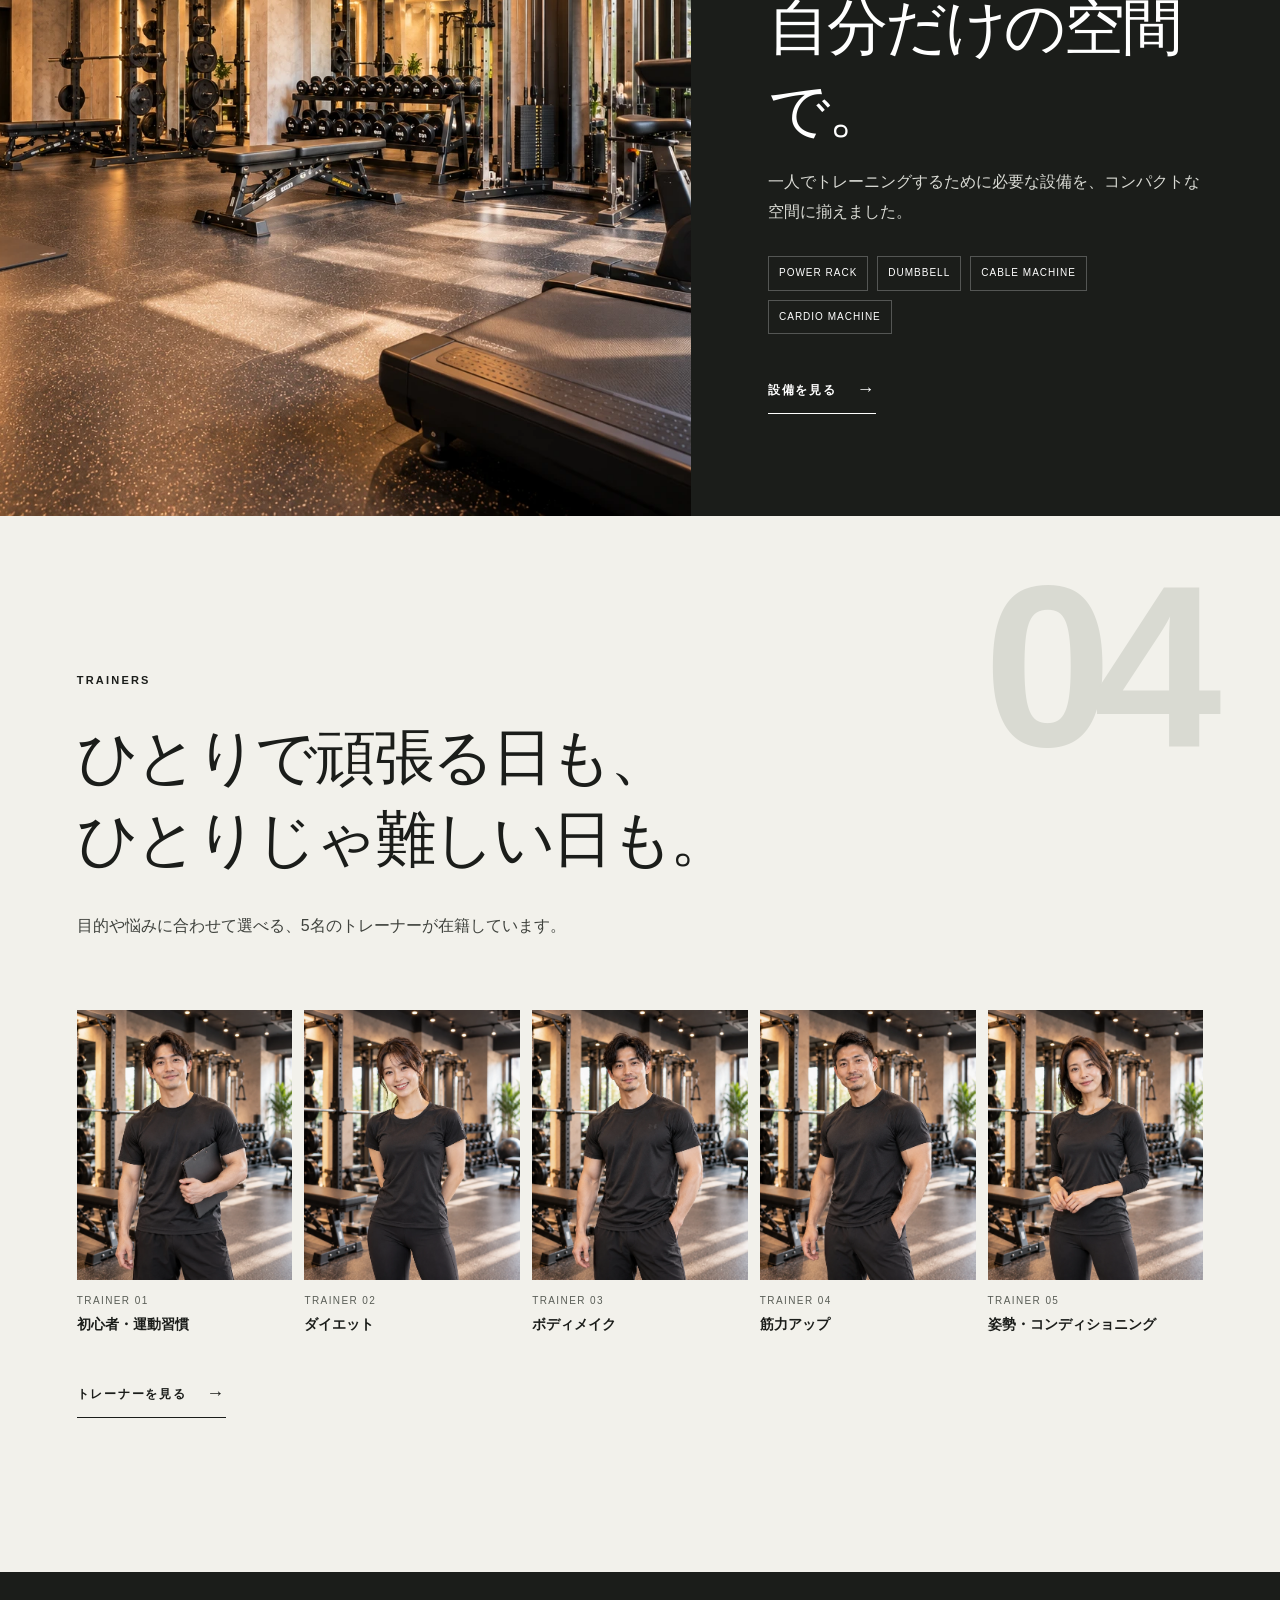
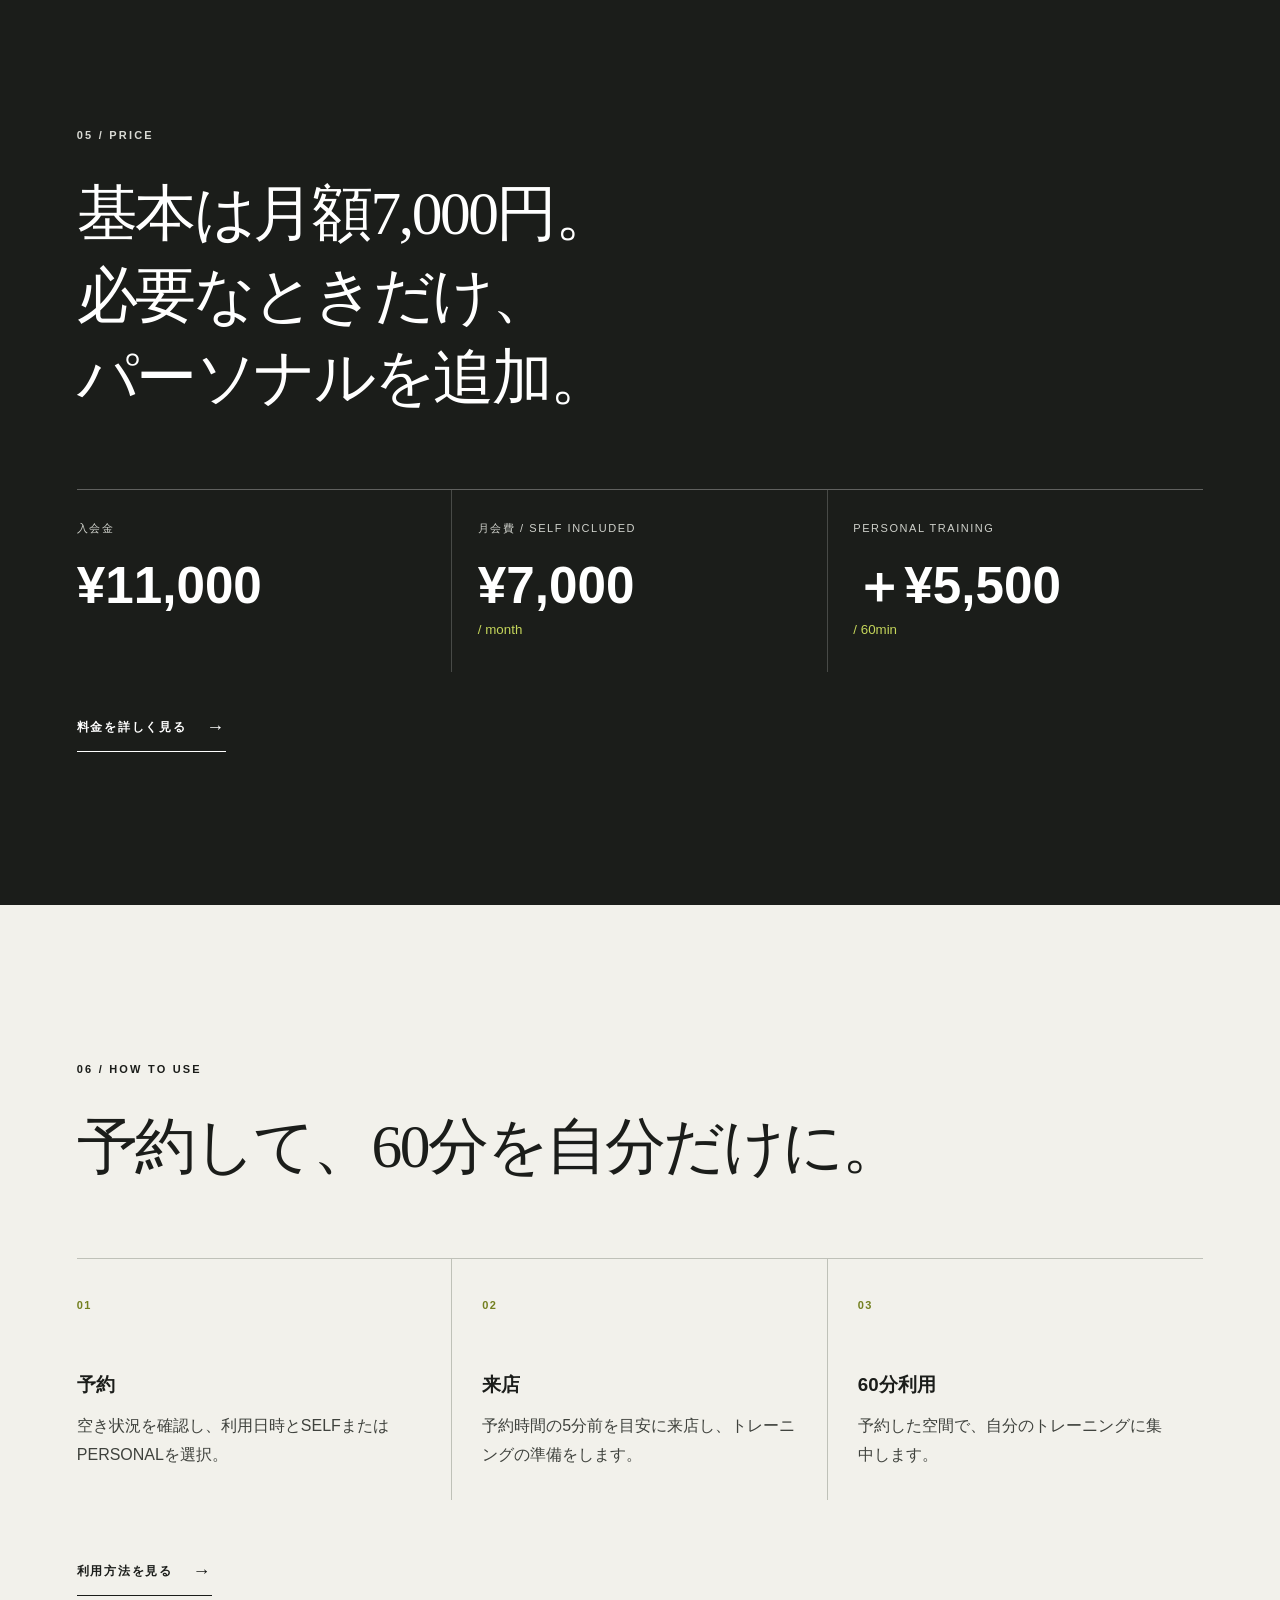
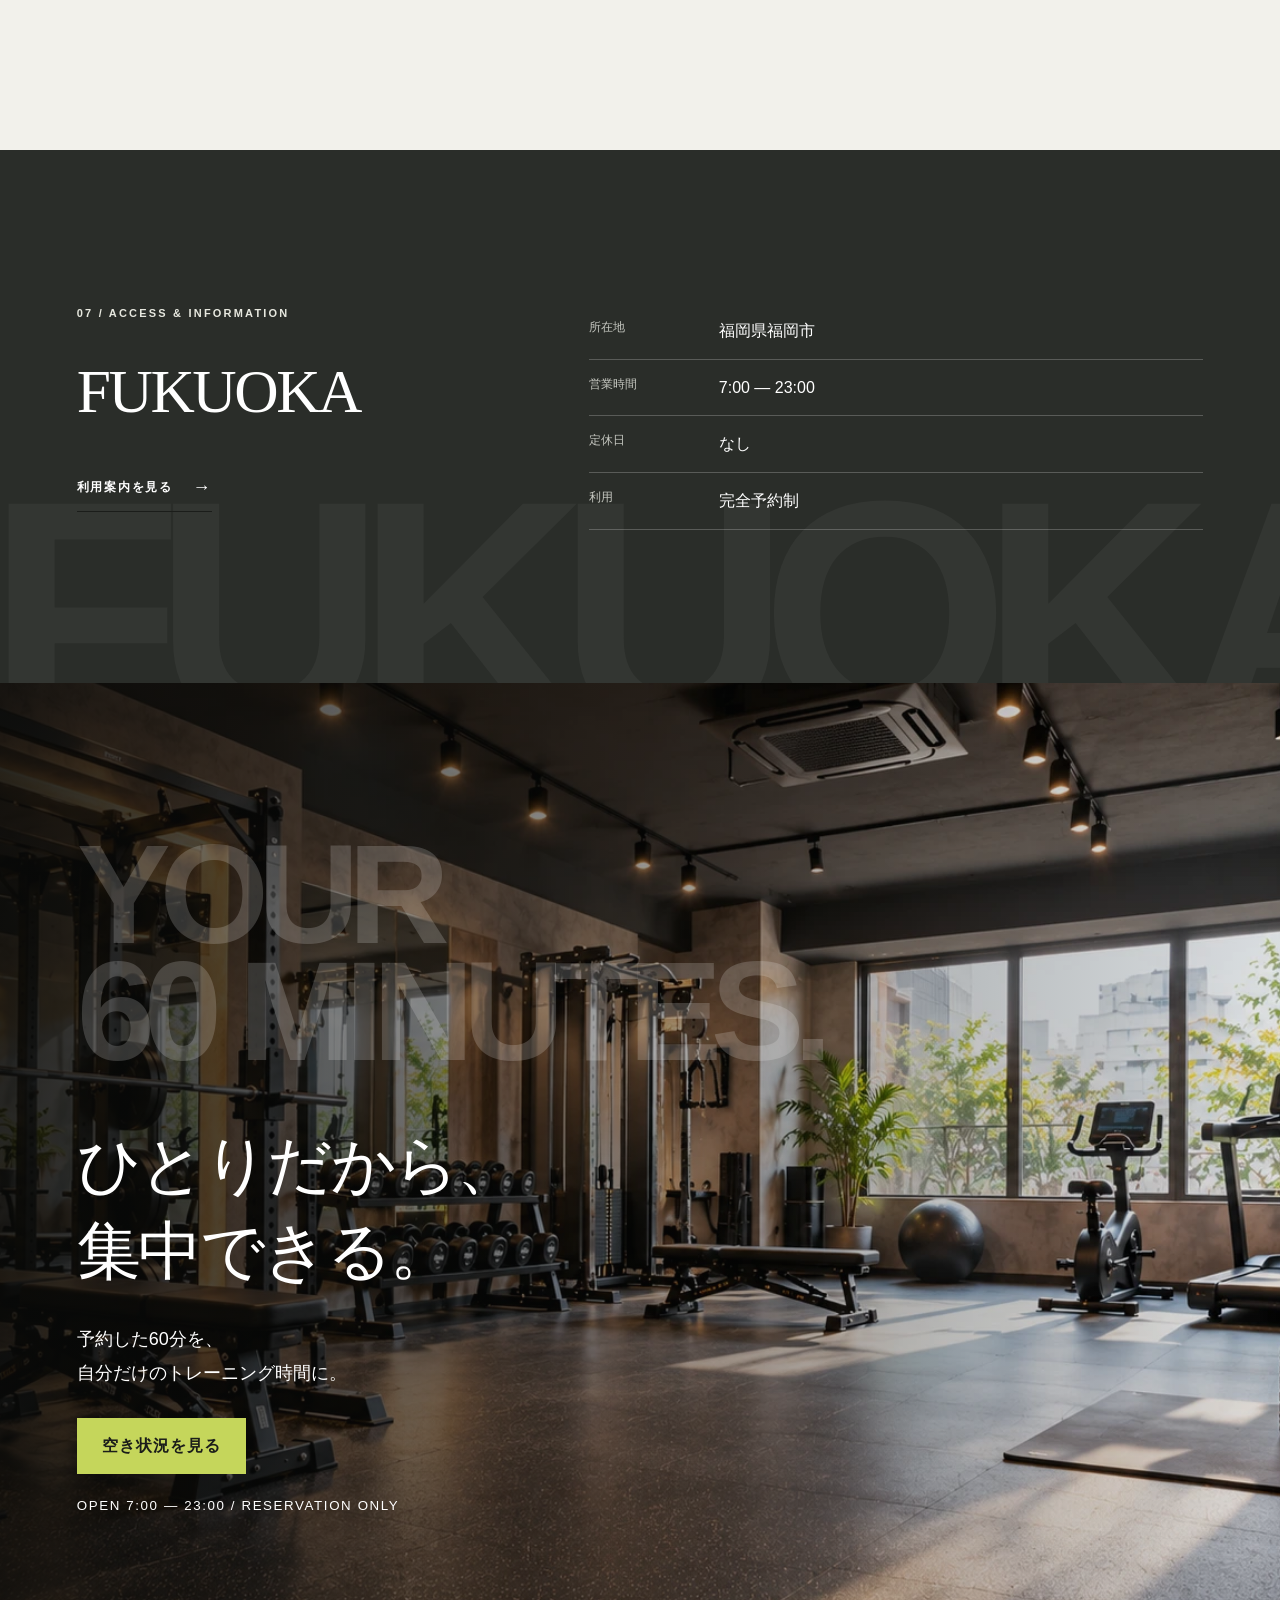
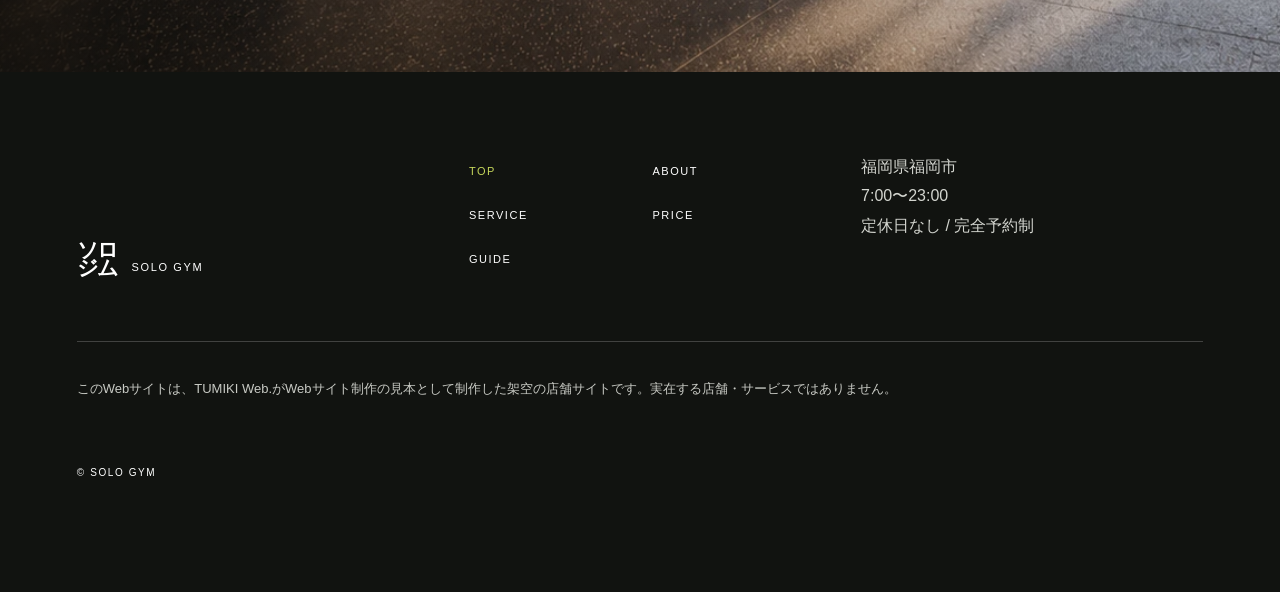
==== commit ffce0797: "Add files via upload" ====
--- a/index.html
+++ b/index.html
@@ -18,15 +18,15 @@
   <main id="main">
     <section class="hero" aria-labelledby="hero-title"><img class="hero-image" src="assets/images/web/hero-gym.webp" width="1672" height="941" fetchpriority="high" alt="自然光が差し込む、トレーニング機器を備えたソロジムの空間"><div class="hero-shade"></div><div class="hero-content"><p class="eyebrow light">PRIVATE TRAINING GYM / FUKUOKA</p><h1 id="hero-title"><span class="heading-line">ひとりだから、</span><span class="heading-line">集中できる。</span></h1><p class="hero-copy">完全予約制・完全貸切。<br>予約した60分を、自分だけの空間に。</p><div class="hero-actions"><button class="cta-button cta-button--lime" type="button" data-reserve>空き状況を見る</button><span>OPEN 7:00 — 23:00</span></div></div><p class="hero-side" aria-hidden="true">ONE ROOM. ONE HOUR. YOUR TIME.</p><div class="scroll-cue" aria-hidden="true"><span>SCROLL</span><i></i></div></section>
     <section class="section" aria-labelledby="about-title"><div class="section-index" aria-hidden="true">01</div><div class="section-inner intro-grid"><div class="section-heading reveal"><p class="eyebrow">ABOUT SOLO GYM</p><h2 class="section-title" id="about-title"><span class="heading-line">予約した60分、</span><span class="heading-line">この場所にいるのは</span><span class="heading-line">あなただけ。</span></h2></div><div class="intro-copy reveal"><p>ソロジムは、完全予約制・完全貸切型のトレーニングジムです。周囲の視線やマシンの順番を気にせず、自分のペースで集中できます。</p><p>ひとりで使う日も、プロのサポートを受ける日も。過ごし方は自分で選べます。</p><a class="text-link" href="about/">ABOUTを見る</a></div></div></section>
-    <section class="section tinted-section" aria-labelledby="training-title"><div class="section-inner"><div class="section-heading reveal"><p class="eyebrow">02 / TRAINING &amp; SERVICE</p><h2 class="section-title" id="training-title"><span class="heading-line">今日はひとりで。</span><span class="heading-line">必要な日は、プロと。</span></h2></div><div class="training-cards"><article class="training-card reveal"><img src="assets/images/web/self-training.webp" width="1536" height="1024" loading="lazy" alt="貸切空間でセルフトレーニングをする利用者"><div class="training-card-copy"><span class="mode">SELF TRAINING</span><h3>ひとりで、自由に。</h3><p>予約した60分を、完全貸切空間で自分のペースで利用します。</p><strong>月会費に含まれます</strong></div></article><article class="training-card reveal"><img src="assets/images/web/personal-training.webp" width="1536" height="1024" loading="lazy" alt="トレーナーからマンツーマン指導を受ける利用者"><div class="training-card-copy"><span class="mode">PERSONAL TRAINING</span><h3>必要なときは、プロと。</h3><p>目的に合わせてトレーナーを選び、マンツーマンでサポートを受けられます。</p><strong>＋5,500円 / 60min</strong></div></article></div><a class="text-link" href="service/">SERVICEを見る</a></div></section>
+    <section class="section tinted-section" aria-labelledby="training-title"><div class="section-inner"><div class="section-heading reveal"><p class="eyebrow">02 / TRAINING &amp; SERVICE</p><h2 class="section-title" id="training-title"><span class="heading-line">今日はひとりで。</span><span class="heading-line">必要な日は、プロと。</span></h2></div><div class="training-cards"><article class="training-card reveal"><img src="assets/images/web/self-training.webp" width="1536" height="1024" loading="lazy" alt="貸切空間でセルフトレーニングをする利用者"><div class="training-card-copy"><span class="mode">SELF TRAINING</span><h3><span class="phrase">ひとりで、</span><span class="phrase">自由に。</span></h3><p>予約した60分を、完全貸切空間で自分のペースで利用します。</p><strong>月会費に含まれます</strong></div></article><article class="training-card reveal"><img src="assets/images/web/personal-training.webp" width="1536" height="1024" loading="lazy" alt="トレーナーからマンツーマン指導を受ける利用者"><div class="training-card-copy"><span class="mode">PERSONAL TRAINING</span><h3><span class="pc-copy">必要なときは、プロと。</span><span class="sp-copy">必要なときは、<br>プロと。</span></h3><p>目的に合わせてトレーナーを選び、マンツーマンでサポートを受けられます。</p><strong>＋5,500円 / 60min</strong></div></article></div><a class="text-link" href="service/">SERVICEを見る</a></div></section>
     <section class="space-digest" aria-labelledby="space-title"><div class="space-digest-media"><img src="assets/images/web/space-gym.webp" width="1536" height="1024" loading="lazy" alt="パワーラックやダンベルを備えたソロジムの貸切空間"></div><div class="space-digest-copy reveal"><p class="eyebrow light">03 / PRIVATE SPACE</p><h2 class="section-title" id="space-title">必要なものを、<br>自分だけの空間で。</h2><p>一人でトレーニングするために必要な設備を、コンパクトな空間に揃えました。</p><ul class="equipment-inline"><li>POWER RACK</li><li>DUMBBELL</li><li>CABLE MACHINE</li><li>CARDIO MACHINE</li></ul><a class="text-link" href="service/#equipment">設備を見る</a></div></section>
-    <section class="section" aria-labelledby="trainers-title"><div class="section-index" aria-hidden="true">04</div><div class="section-inner"><div class="section-heading reveal"><p class="eyebrow">TRAINERS</p><h2 class="section-title" id="trainers-title"><span class="heading-line">ひとりで頑張る日も、</span><span class="heading-line">ひとりじゃ難しい日も。</span></h2><p class="section-lead">目的や悩みに合わせて選べる、5名のトレーナーが在籍しています。</p></div><div class="trainer-strip" aria-label="トレーナー一覧"><article class="trainer-mini"><img src="assets/images/web/trainer-01.webp" width="1122" height="1402" loading="lazy" alt="初心者と運動習慣を担当する男性トレーナー"><p>TRAINER 01</p><h3>初心者・運動習慣</h3></article><article class="trainer-mini"><img src="assets/images/web/trainer-02.webp" width="1122" height="1402" loading="lazy" alt="ダイエットを担当する女性トレーナー"><p>TRAINER 02</p><h3>ダイエット</h3></article><article class="trainer-mini"><img src="assets/images/web/trainer-03.webp" width="1122" height="1402" loading="lazy" alt="ボディメイクを担当する男性トレーナー"><p>TRAINER 03</p><h3>ボディメイク</h3></article><article class="trainer-mini"><img src="assets/images/web/trainer-04.webp" width="1122" height="1402" loading="lazy" alt="筋力アップを担当する男性トレーナー"><p>TRAINER 04</p><h3>筋力アップ</h3></article><article class="trainer-mini"><img src="assets/images/web/trainer-05.webp" width="1122" height="1402" loading="lazy" alt="姿勢とコンディショニングを担当する女性トレーナー"><p>TRAINER 05</p><h3>姿勢・コンディショニング</h3></article></div><a class="text-link" href="about/#trainers">トレーナーを見る</a></div></section>
+    <section class="section" aria-labelledby="trainers-title"><div class="section-index" aria-hidden="true">04</div><div class="section-inner"><div class="section-heading reveal"><p class="eyebrow">TRAINERS</p><h2 class="section-title" id="trainers-title"><span class="heading-line">ひとりで頑張る日も、</span><span class="heading-line"><span class="phrase">ひとりじゃ難しい日も。</span></span></h2><p class="section-lead">目的や悩みに合わせて選べる、5名のトレーナーが在籍しています。</p></div><div class="trainer-strip" aria-label="トレーナー一覧"><article class="trainer-mini"><img src="assets/images/web/trainer-01.webp" width="1122" height="1402" loading="lazy" alt="初心者と運動習慣を担当する男性トレーナー"><p>TRAINER 01</p><h3>初心者・運動習慣</h3></article><article class="trainer-mini"><img src="assets/images/web/trainer-02.webp" width="1122" height="1402" loading="lazy" alt="ダイエットを担当する女性トレーナー"><p>TRAINER 02</p><h3>ダイエット</h3></article><div class="trainer-more" id="top-trainer-more"><article class="trainer-mini"><img src="assets/images/web/trainer-03.webp" width="1122" height="1402" loading="lazy" alt="ボディメイクを担当する男性トレーナー"><p>TRAINER 03</p><h3>ボディメイク</h3></article><article class="trainer-mini"><img src="assets/images/web/trainer-04.webp" width="1122" height="1402" loading="lazy" alt="筋力アップを担当する男性トレーナー"><p>TRAINER 04</p><h3>筋力アップ</h3></article><article class="trainer-mini"><img src="assets/images/web/trainer-05.webp" width="1122" height="1402" loading="lazy" alt="姿勢とコンディショニングを担当する女性トレーナー"><p>TRAINER 05</p><h3>姿勢・コンディショニング</h3></article></div></div><button class="trainer-toggle" type="button" aria-expanded="false" aria-controls="top-trainer-more" data-trainer-toggle><span>他のトレーナーも見る</span><i aria-hidden="true"></i></button><a class="text-link" href="about/#trainers">トレーナーを見る</a></div></section>
     <section class="section dark-section" aria-labelledby="price-title"><div class="section-inner"><div class="section-heading reveal"><p class="eyebrow light">05 / PRICE</p><h2 class="section-title" id="price-title"><span class="heading-line">基本は月額7,000円。</span><span class="heading-line">必要なときだけ、</span><span class="heading-line">パーソナルを追加。</span></h2></div><div class="price-digest-grid reveal"><div class="price-digest-item"><p>入会金</p><strong>¥11,000</strong></div><div class="price-digest-item"><p>月会費 / SELF INCLUDED</p><strong>¥7,000</strong><small>/ month</small></div><div class="price-digest-item"><p>PERSONAL TRAINING</p><strong>＋¥5,500</strong><small>/ 60min</small></div></div><a class="text-link" href="price/">料金を詳しく見る</a></div></section>
-    <section class="section" aria-labelledby="how-title"><div class="section-inner"><div class="section-heading reveal"><p class="eyebrow">06 / HOW TO USE</p><h2 class="section-title" id="how-title">予約して、60分を自分だけに。</h2></div><ol class="simple-steps"><li><h3>予約</h3><p>空き状況を確認し、利用日時とSELFまたはPERSONALを選択。</p></li><li><h3>来店</h3><p>予約時間の5分前を目安に来店し、トレーニングの準備をします。</p></li><li><h3>60分利用</h3><p>予約した空間で、自分のトレーニングに集中します。</p></li></ol><a class="text-link" href="guide/">利用方法を見る</a></div></section>
+    <section class="section" aria-labelledby="how-title"><div class="section-inner"><div class="section-heading reveal"><p class="eyebrow">06 / HOW TO USE</p><h2 class="section-title" id="how-title"><span class="pc-copy">予約して、60分を自分だけに。</span><span class="sp-copy">予約して、<br><span class="phrase">60分を自分だけに。</span></span></h2></div><ol class="simple-steps"><li><h3>予約</h3><p>空き状況を確認し、利用日時とSELFまたはPERSONALを選択。</p></li><li><h3>来店</h3><p>予約時間の5分前を目安に来店し、トレーニングの準備をします。</p></li><li><h3>60分利用</h3><p>予約した空間で、自分のトレーニングに集中します。</p></li></ol><a class="text-link" href="guide/">利用方法を見る</a></div></section>
     <section class="section info-band" aria-labelledby="info-title"><div class="section-inner info-grid"><div class="section-heading reveal"><p class="eyebrow light">07 / ACCESS &amp; INFORMATION</p><h2 class="section-title" id="info-title">FUKUOKA</h2><a class="text-link" href="guide/#access">利用案内を見る</a></div><div><dl class="info-list"><div><dt>所在地</dt><dd>福岡県福岡市</dd></div><div><dt>営業時間</dt><dd>7:00 — 23:00</dd></div><div><dt>定休日</dt><dd>なし</dd></div><div><dt>利用</dt><dd>完全予約制</dd></div></dl></div></div></section>
     <section class="final-cta" aria-labelledby="final-title"><img src="assets/images/web/hero-gym.webp" width="1672" height="941" loading="lazy" alt="" aria-hidden="true"><div class="final-overlay"></div><div class="final-content reveal"><p class="final-en"><span>YOUR</span><span>60 MINUTES.</span></p><h2 id="final-title"><span class="heading-line">ひとりだから、</span><span class="heading-line">集中できる。</span></h2><p>予約した60分を、<br><span class="final-copy-unit">自分だけの</span><span class="final-copy-unit">トレーニング時間に。</span></p><button class="cta-button cta-button--lime" type="button" data-reserve>空き状況を見る</button><small>OPEN 7:00 — 23:00 / RESERVATION ONLY</small></div></section>
   </main>
-  <footer class="site-footer"><div class="footer-brand"><span class="brand-jp">ソロ<br>ジム</span><span>SOLO GYM</span></div><nav aria-label="フッターナビゲーション"><a href="./" aria-current="page">TOP</a><a href="about/">ABOUT</a><a href="service/">SERVICE</a><a href="price/">PRICE</a><a href="guide/">GUIDE</a></nav><div class="footer-info"><p>福岡県福岡市</p><p>7:00〜23:00</p><p>定休日なし / 完全予約制</p></div><p class="disclaimer">このWebサイトは、TUMIKI Web.がWebサイト制作の見本として制作した架空の店舗サイトです。実在する店舗・サービスではありません。</p><p class="copyright">© SOLO GYM</p></footer>
+  <footer class="site-footer"><div class="footer-brand"><span class="brand-jp">ソロ<br>ジム</span><span>SOLO GYM</span></div><nav aria-label="フッターナビゲーション"><a href="./" aria-current="page">TOP</a><a href="about/">ABOUT</a><a href="service/">SERVICE</a><a href="price/">PRICE</a><a href="guide/">GUIDE</a></nav><div class="footer-info"><p>福岡県福岡市</p><p>7:00〜23:00</p><p>定休日なし /<span class="footer-break"> 完全予約制</span></p></div><p class="disclaimer">このWebサイトは、TUMIKI Web.がWebサイト制作の見本として制作した架空の店舗サイトです。実在する店舗・サービスではありません。</p><p class="copyright">© SOLO GYM</p></footer>
   <div class="floating-nav" data-floating-nav><button class="floating-top" type="button" aria-label="ページ最上部へ戻る" data-back-to-top disabled><span aria-hidden="true">↑</span><small aria-hidden="true">TOP</small></button><button class="floating-reserve" type="button" data-floating-reserve data-reserve disabled>空き状況を見る</button></div><div class="mobile-action-bar" data-mobile-bar><button class="mobile-action-top" type="button" data-mobile-top disabled>↑ TOP</button><button class="mobile-action-reserve" type="button" data-mobile-reserve data-reserve disabled>空き状況を見る</button></div>
   <dialog class="reserve-dialog" aria-labelledby="reserve-title"><button class="dialog-close" type="button" aria-label="閉じる" data-dialog-close>×</button><p class="eyebrow">DEMO NOTICE</p><h2 id="reserve-title">予約機能は準備中です</h2><p>このWebサイトは制作見本のため、実際の空き状況確認・予約はできません。</p><button class="cta-button" type="button" data-dialog-close>サイトに戻る</button></dialog>
   <script src="js/main.js"></script>
--- a/css/style.css
+++ b/css/style.css
@@ -1,16 +1,25 @@
 :root{--paper:#f2f1eb;--paper-deep:#e7e6df;--ink:#1b1d1a;--ink-soft:#2a2d29;--text:#3f423d;--muted:#595d56;--line:#bfc1b8;--lime:#c5d65b;--white:#fff;--pad:clamp(24px,6vw,96px);--space:clamp(96px,12vw,176px);--content:1440px;--ease:cubic-bezier(.22,1,.36,1)}
-[hidden]{display:none!important}*,*::before,*::after{box-sizing:border-box}html{scroll-behavior:smooth;scroll-padding-top:88px}body{margin:0;overflow-x:hidden;background:var(--paper);color:var(--ink);font-family:"Helvetica Neue","Noto Sans JP","Yu Gothic",YuGothic,Arial,sans-serif;font-size:16px;line-height:1.85}body.menu-open{overflow:hidden}img{display:block;max-width:100%;height:auto}button,a{font:inherit}a{color:inherit;text-decoration:none}button{cursor:pointer}p{color:var(--text)}.heading-line{display:block}.keep{white-space:nowrap}.sr-only{position:absolute;width:1px;height:1px;padding:0;margin:-1px;overflow:hidden;clip:rect(0,0,0,0);white-space:nowrap;border:0}.skip-link{position:fixed;z-index:1000;top:8px;left:8px;padding:10px 16px;background:var(--lime);color:var(--ink);transform:translateY(-160%)}.skip-link:focus{transform:none}:focus-visible{outline:3px solid var(--lime);outline-offset:4px}
+[hidden]{display:none!important}*,*::before,*::after{box-sizing:border-box}html{scroll-behavior:smooth;scroll-padding-top:88px}body{margin:0;overflow-x:hidden;background:var(--paper);color:var(--ink);font-family:"Helvetica Neue","Noto Sans JP","Yu Gothic",YuGothic,Arial,sans-serif;font-size:16px;line-height:1.85}body.menu-open{overflow:hidden}img{display:block;max-width:100%;height:auto}button,a{font:inherit}a{color:inherit;text-decoration:none}button{cursor:pointer}p{color:var(--text)}.heading-line{display:block}.keep,.phrase{display:inline-block}.pc-copy{display:block}.sp-copy{display:none}.sr-only{position:absolute;width:1px;height:1px;padding:0;margin:-1px;overflow:hidden;clip:rect(0,0,0,0);white-space:nowrap;border:0}.skip-link{position:fixed;z-index:1000;top:8px;left:8px;padding:10px 16px;background:var(--lime);color:var(--ink);transform:translateY(-160%)}.skip-link:focus{transform:none}:focus{outline:none}:focus-visible{outline:3px solid var(--lime);outline-offset:4px}
 .site-header{position:absolute;z-index:50;top:0;left:0;width:100%;height:98px;padding:16px var(--pad);display:flex;align-items:center;gap:clamp(20px,3vw,54px);color:#fff;border-bottom:1px solid rgba(255,255,255,.25);transition:background .25s,border-color .25s}.site-header.is-scrolled{background:rgba(20,22,19,.94);border-color:rgba(255,255,255,.12)}.brand{display:flex;align-items:flex-end;gap:10px;line-height:1}.brand-jp{font-weight:800;font-size:21px;line-height:.88;letter-spacing:-.08em}.brand-en{font-size:10px;letter-spacing:.16em}.desktop-nav{display:flex;gap:clamp(18px,2.3vw,34px);margin-left:auto}.desktop-nav a{position:relative;font-size:11px;letter-spacing:.15em}.desktop-nav a::after{content:"";position:absolute;left:0;bottom:-7px;width:100%;height:1px;background:var(--lime);transform:scaleX(0);transform-origin:left;transition:.3s}.desktop-nav a:hover::after,.desktop-nav a:focus-visible::after,.desktop-nav a[aria-current=page]::after{transform:scaleX(1)}.desktop-nav a[aria-current=page]{color:var(--lime)}.cta-button{min-height:48px;padding:12px 24px;border:1px solid var(--ink);background:var(--ink);color:#fff;font-weight:700;letter-spacing:.06em;transition:.25s}.cta-button:hover{background:#343731}.header-cta{background:transparent;border-color:rgba(255,255,255,.75)}.header-cta:hover{background:#fff;color:var(--ink)}.cta-button--lime{background:var(--lime);border-color:var(--lime);color:var(--ink)}.cta-button--lime:hover{background:#d4e56c}.menu-toggle,.mobile-menu,.menu-backdrop{display:none}
 .eyebrow{margin:0 0 26px;color:var(--ink);font-size:11px;font-weight:700;letter-spacing:.2em}.eyebrow.light{color:#e7e8df}.section-title,.hero h1,.page-hero h1,.final-cta h2{margin:0;font-family:"Yu Mincho",YuMincho,"Hiragino Mincho ProN",serif;font-weight:500;letter-spacing:-.04em}.section-title{font-size:clamp(36px,4.8vw,70px);line-height:1.34}.section-lead{max-width:650px;margin:30px 0 0;color:var(--text)}.section{position:relative;padding:var(--space) var(--pad)}.section-inner{width:min(100%,var(--content));margin:0 auto}.section-index{position:absolute;right:var(--pad);top:35px;color:#d9dad2;font-size:clamp(100px,18vw,270px);font-weight:700;line-height:1;letter-spacing:-.08em;pointer-events:none}.section-heading{position:relative;z-index:1}.text-link{display:inline-flex;align-items:center;gap:20px;min-height:48px;margin-top:32px;border-bottom:1px solid var(--ink);font-size:12px;font-weight:700;letter-spacing:.14em}.text-link::after{content:"→";font-size:18px;transition:.2s}.text-link:hover::after{transform:translateX(5px)}
 .hero{position:relative;min-height:760px;height:100svh;max-height:980px;overflow:hidden;background:#1c1d1b;color:#fff}.hero-image{position:absolute;inset:0;width:100%;height:100%;object-fit:cover}.hero-shade{position:absolute;inset:0;background:linear-gradient(90deg,rgba(8,9,8,.76),rgba(8,9,8,.28) 48%,rgba(8,9,8,.03) 76%),linear-gradient(0deg,rgba(8,9,8,.38),transparent 35%)}.hero-content{position:absolute;left:var(--pad);bottom:clamp(80px,12vh,150px);max-width:760px}.hero h1{font-size:clamp(50px,6.4vw,102px);line-height:1.18;text-shadow:0 2px 20px rgba(0,0,0,.18)}.hero-copy{margin:34px 0;color:#fff;font-size:clamp(16px,1.3vw,20px);line-height:1.9}.hero-actions{display:flex;align-items:center;gap:28px}.hero-actions span{font-size:11px;letter-spacing:.18em}.hero-side{position:absolute;right:27px;top:50%;margin:0;color:#fff;font-size:10px;letter-spacing:.22em;writing-mode:vertical-rl;transform:translateY(-50%)}.scroll-cue{position:absolute;right:var(--pad);bottom:30px;display:flex;align-items:center;gap:12px;font-size:9px;letter-spacing:.2em}.scroll-cue i{display:block;width:70px;height:1px;background:#fff}
-.page-hero{position:relative;min-height:520px;padding:190px var(--pad) 86px;overflow:hidden;background:var(--ink);color:#fff}.page-hero::before{content:"";position:absolute;inset:0;background:radial-gradient(circle at 80% 20%,rgba(197,214,91,.11),transparent 32%),linear-gradient(135deg,transparent 55%,rgba(255,255,255,.035))}.page-hero-inner{position:relative;z-index:1;width:min(100%,var(--content));margin:auto}.page-number{position:absolute;right:-.03em;bottom:-.28em;color:rgba(255,255,255,.055);font-size:clamp(190px,32vw,480px);font-weight:700;line-height:1;letter-spacing:-.1em}.page-hero h1{font-size:clamp(66px,10vw,150px);line-height:.9;letter-spacing:-.07em}.page-hero-copy{max-width:650px;margin:42px 0 0;color:#e4e5df;font-family:"Yu Mincho",YuMincho,serif;font-size:clamp(23px,2.5vw,36px);line-height:1.65}
+.page-hero{position:relative;min-height:520px;padding:190px var(--pad) 86px;overflow:hidden;background:var(--ink);color:#fff}.page-hero::before{content:"";position:absolute;inset:0;background:radial-gradient(circle at 80% 20%,rgba(197,214,91,.11),transparent 32%),linear-gradient(135deg,transparent 55%,rgba(255,255,255,.035))}.page-hero-inner{position:relative;z-index:1;width:min(100%,var(--content));margin:auto}.page-number{position:absolute;right:clamp(18px,3vw,52px);bottom:-.12em;color:rgba(255,255,255,.055);font-size:clamp(190px,27vw,410px);font-weight:700;line-height:1;letter-spacing:-.1em}.page-hero h1{font-size:clamp(66px,10vw,150px);line-height:.9;letter-spacing:-.07em}.page-hero-copy{max-width:650px;margin:42px 0 0;color:#e4e5df;font-family:"Yu Mincho",YuMincho,serif;font-size:clamp(23px,2.5vw,36px);line-height:1.65}
 .split{display:grid;grid-template-columns:1fr 1fr;gap:clamp(45px,8vw,120px);align-items:center}.split-media{overflow:hidden}.split-media img{width:100%;aspect-ratio:3/2;object-fit:cover}.split-copy p{margin:0 0 16px}.split--reverse .split-media{order:2}.dark-section{background:var(--ink);color:#fff}.dark-section p,.dark-section .eyebrow{color:#d9dad4}.dark-section .text-link{border-color:#fff}.tinted-section{background:var(--paper-deep)}
 .final-cta{position:relative;min-height:780px;overflow:hidden;color:#fff}.final-cta>img{position:absolute;inset:0;width:100%;height:100%;object-fit:cover;object-position:center 68%;transform:scale(1.06)}.final-overlay{position:absolute;inset:0;background:linear-gradient(90deg,rgba(9,10,9,.88),rgba(9,10,9,.32) 62%,rgba(9,10,9,.1))}.final-content{position:relative;width:min(100%,var(--content));margin:auto;padding:clamp(100px,12vw,165px) var(--pad)}.final-en{margin:0 0 52px;color:rgba(255,255,255,.18);font-size:clamp(70px,11vw,176px);font-weight:700;line-height:.83;letter-spacing:-.08em}.final-en span{display:block}.final-cta h2{font-size:clamp(40px,5vw,72px);line-height:1.35}.final-content>p:not(.final-en){margin:28px 0;color:#fff;font-size:18px}.final-content small{display:block;margin-top:20px;letter-spacing:.12em}
 .site-footer{display:grid;grid-template-columns:1fr 1fr 1fr;gap:50px;padding:80px var(--pad) 110px;background:#111310;color:#fff}.footer-brand{display:flex;align-items:flex-end;gap:14px}.footer-brand>span:last-child{font-size:11px;letter-spacing:.15em}.site-footer nav{display:grid;grid-template-columns:1fr 1fr;gap:6px 25px}.site-footer nav a{display:inline-flex;align-items:center;min-height:38px;font-size:11px;letter-spacing:.14em}.site-footer nav a[aria-current=page]{color:var(--lime)}.footer-info p{margin:0;color:#d3d5cf}.disclaimer{grid-column:1/-1;padding-top:35px;border-top:1px solid rgba(255,255,255,.2);color:#c8cac4;font-size:13px}.copyright{grid-column:1/-1;margin:0;color:#fff;font-size:10px;letter-spacing:.16em}
 .floating-nav{position:fixed;z-index:39;right:clamp(22px,2.5vw,40px);bottom:clamp(22px,3vw,42px);display:flex;flex-direction:column;align-items:flex-end;gap:10px;opacity:0;visibility:hidden;pointer-events:none;transform:translateY(12px);transition:opacity .25s,transform .25s,visibility 0s linear .25s}.floating-nav.is-visible{opacity:1;visibility:visible;pointer-events:auto;transform:none;transition-delay:0s}.floating-top{width:52px;height:52px;display:grid;place-content:center;gap:1px;border:1px solid rgba(27,29,26,.35);background:rgba(242,241,235,.96);color:var(--ink);box-shadow:0 8px 24px rgba(0,0,0,.12)}.floating-top span{font-size:20px;line-height:1}.floating-top small{font-size:8px;font-weight:700;letter-spacing:.12em}.floating-reserve{min-height:50px;max-height:60px;padding:12px 22px;overflow:hidden;border:1px solid var(--lime);background:var(--lime);color:var(--ink);font-weight:700;letter-spacing:.06em;box-shadow:0 8px 24px rgba(0,0,0,.16);transition:.2s}.floating-nav.is-reserve-hidden .floating-reserve{min-height:0;max-height:0;padding-top:0;padding-bottom:0;border-width:0;opacity:0;pointer-events:none;transform:translateY(8px)}.mobile-action-bar{display:none}
-.reserve-dialog{width:min(520px,calc(100% - 32px));padding:50px;border:0;background:var(--paper);color:var(--ink);box-shadow:0 30px 80px rgba(0,0,0,.35)}.reserve-dialog::backdrop{background:rgba(10,12,10,.72);backdrop-filter:blur(4px)}.reserve-dialog h2{margin:0 0 20px;font-family:"Yu Mincho",YuMincho,serif;font-size:32px;font-weight:500}.reserve-dialog p{color:var(--text)}.reserve-dialog .cta-button{margin-top:20px}.dialog-close{position:absolute;top:14px;right:18px;width:44px;height:44px;border:0;background:transparent;font-size:30px}.reveal{opacity:0;transform:translateY(22px);transition:opacity .8s var(--ease),transform .8s var(--ease)}.reveal.is-visible{opacity:1;transform:none}
+.reserve-dialog{width:min(520px,calc(100% - 32px));padding:50px;border:0;background:var(--paper);color:var(--ink);box-shadow:0 30px 80px rgba(0,0,0,.35)}.reserve-dialog::backdrop{background:rgba(10,12,10,.72);backdrop-filter:blur(4px)}.reserve-dialog h2{margin:0 0 20px;font-family:"Yu Mincho",YuMincho,serif;font-size:32px;font-weight:500}.reserve-dialog p{color:var(--text)}.reserve-dialog .cta-button{margin-top:20px}.dialog-close{position:absolute;top:14px;right:18px;width:44px;height:44px;border:0;background:transparent;font-size:30px}.dialog-close:focus:not(:focus-visible){outline:none}.reveal{opacity:0;transform:translateY(22px);transition:opacity .8s var(--ease),transform .8s var(--ease)}.reveal.is-visible{opacity:1;transform:none}
 @media(max-width:1024px){.desktop-nav{display:none}.menu-toggle{position:relative;z-index:3;width:48px;height:48px;display:grid;place-content:center;gap:7px;margin-left:auto;border:1px solid rgba(255,255,255,.5);background:transparent}.menu-toggle span{display:block;width:22px;height:1px;background:#fff;transition:.3s}.menu-toggle[aria-expanded=true] span:first-child{transform:translateY(4px) rotate(45deg)}.menu-toggle[aria-expanded=true] span:last-child{transform:translateY(-4px) rotate(-45deg)}.site-header .brand{position:relative;z-index:3}.menu-backdrop{position:fixed;z-index:1;inset:0;display:block;background:rgba(8,10,8,.55);opacity:0;backdrop-filter:blur(2px);transition:.35s}.menu-backdrop.is-open{opacity:1}.mobile-menu{position:fixed;z-index:2;inset:0 0 0 auto;width:min(86vw,420px);display:flex;flex-direction:column;padding:120px clamp(28px,7vw,54px) 38px;background:#171a16;color:#fff;box-shadow:-24px 0 70px rgba(0,0,0,.28);transform:translateX(100%);transition:.35s var(--ease)}.mobile-menu.is-open{transform:none}.mobile-menu-label,.mobile-menu-meta{color:#c9cbc4;font-size:10px;letter-spacing:.18em}.mobile-menu a{padding:7px 0;font-size:clamp(27px,5vw,40px);font-weight:600;letter-spacing:.08em}.mobile-menu a[aria-current=page]{color:var(--lime)}.mobile-menu .cta-button{align-self:flex-start;margin-top:22px;background:var(--lime);color:var(--ink)}.mobile-menu-meta{margin-top:auto}.mobile-menu a,.mobile-menu>.cta-button,.mobile-menu-meta{opacity:0;transform:translateX(12px);transition:.25s}.mobile-menu.is-open a,.mobile-menu.is-open>.cta-button,.mobile-menu.is-open .mobile-menu-meta{opacity:1;transform:none}.split{gap:45px}}
 @media(max-width:768px){:root{--space:94px}html{scroll-padding-top:70px}body{padding-bottom:70px}.site-header{height:76px;padding-top:12px;padding-bottom:12px}.header-cta{display:none}.brand-jp{font-size:19px}.hero{min-height:680px;max-height:none;height:100svh}.hero-image{object-position:60% center}.hero-shade{background:linear-gradient(90deg,rgba(8,9,8,.76),rgba(8,9,8,.14)),linear-gradient(0deg,rgba(8,9,8,.52),transparent 60%)}.hero-content{right:var(--pad);bottom:94px}.hero h1{font-size:clamp(43px,13vw,70px)}.hero-copy{font-size:16px}.hero-actions{align-items:flex-start;flex-direction:column;gap:16px}.hero-side{display:none}.scroll-cue{right:20px}.page-hero{min-height:430px;padding-top:150px;padding-bottom:70px}.page-hero h1{font-size:clamp(56px,18vw,92px)}.page-hero-copy{margin-top:34px;font-size:clamp(21px,6.2vw,29px)}.page-number{font-size:62vw;right:-.02em;bottom:-.22em}.section-index{top:50px}.section-title{font-size:clamp(30px,9vw,42px)}.split,.split--reverse{grid-template-columns:1fr;gap:36px}.split--reverse .split-media{order:0}.split-media img{aspect-ratio:4/3}.final-cta{min-height:700px}.final-en{font-size:clamp(42px,13vw,66px);line-height:.87}.final-en span{white-space:nowrap}.final-cta h2{font-size:clamp(32px,10vw,42px)}.site-footer{grid-template-columns:1fr 1fr;padding-bottom:60px}.footer-brand{grid-column:1/-1}.floating-nav{right:14px;bottom:82px}.floating-reserve{display:none}.floating-top{width:48px;height:48px}.mobile-action-bar{position:fixed;z-index:40;left:0;right:0;bottom:0;height:70px;display:grid;grid-template-columns:84px 1fr;padding:9px 14px;gap:8px;background:rgba(17,19,16,.96);box-shadow:0 -8px 25px rgba(0,0,0,.16);transform:translateY(100%);visibility:hidden;transition:transform .25s,visibility 0s linear .25s}.mobile-action-bar.is-visible{transform:none;visibility:visible;transition-delay:0s}.mobile-action-top{border:1px solid rgba(255,255,255,.45);background:transparent;color:#fff;font-size:10px;font-weight:700;letter-spacing:.12em}.mobile-action-reserve{border:0;background:var(--lime);color:var(--ink);font-weight:700}.mobile-action-bar.is-reserve-hidden{grid-template-columns:84px;justify-content:end;background:transparent;box-shadow:none;pointer-events:none}.mobile-action-bar.is-reserve-hidden .mobile-action-top{background:rgba(17,19,16,.94);pointer-events:auto}.mobile-action-bar.is-reserve-hidden .mobile-action-reserve{display:none}.reserve-dialog{padding:44px 25px}}
 @media(max-width:390px){:root{--pad:20px}.hero h1{font-size:43px}.hero-actions .cta-button{width:100%}.mobile-menu a{font-size:27px}.site-footer{grid-template-columns:1fr}.site-footer nav,.footer-info{grid-column:1/-1}.final-copy-unit{display:block}}
 @media(max-width:340px){:root{--pad:18px}.hero h1{font-size:39px}.hero-copy{font-size:15px}.section-title{font-size:29px}.site-footer nav{grid-template-columns:1fr}.mobile-menu{width:90vw;padding-left:24px;padding-right:24px}.mobile-menu a{font-size:25px}}
 @media(prefers-reduced-motion:reduce){html{scroll-behavior:auto}*,*::before,*::after{scroll-behavior:auto!important;animation-duration:.01ms!important;animation-iteration-count:1!important;transition-duration:.01ms!important}.reveal{opacity:1;transform:none}}
+
+/* Five-page readability refinements */
+.reserve-dialog:focus{outline:none}
+@media(max-width:768px){
+  .pc-copy{display:none}
+  .sp-copy{display:block}
+  .page-number{right:12px;bottom:-.1em;font-size:55vw}
+  .footer-info .footer-break{display:block}
+}
--- a/css/pages.css
+++ b/css/pages.css
@@ -15,3 +15,67 @@
 @media(max-width:1024px){.trainer-grid,.trainer-strip{grid-template-columns:repeat(5,220px);overflow-x:auto;padding-bottom:16px;scroll-snap-type:x mandatory}.trainer-card,.trainer-mini{scroll-snap-align:start}.reason-list,.rules-grid{grid-template-columns:1fr 1fr}.faq-layout{grid-template-columns:1fr}}
 @media(max-width:768px){.intro-grid,.info-grid{grid-template-columns:1fr;gap:48px}.feature-grid,.simple-steps,.price-digest-grid{display:block;margin-top:55px}.feature-card,.simple-steps li,.price-digest-item{min-height:0;padding:25px 0;border-right:0;border-bottom:1px solid var(--line)}.feature-card h3,.simple-steps h3{margin-top:24px}.training-cards{grid-template-columns:1fr;margin-top:50px}.space-digest{grid-template-columns:1fr;min-height:0}.space-digest-media{min-height:330px;height:65vw}.space-digest-copy{padding-top:70px;padding-bottom:80px}.trainer-strip{grid-template-columns:repeat(5,min(72vw,290px));margin-right:calc(var(--pad)*-1)}.price-digest-item{border-color:rgba(255,255,255,.22)}.info-band::after{right:-.16em;left:auto;top:60px;bottom:auto;font-size:31vw;writing-mode:vertical-rl}.reason-list,.recommend-list,.equipment-grid,.rules-grid,.choice-grid{grid-template-columns:1fr}.reason-list li{min-height:230px}.recommend-list{gap:0}.trainer-grid{display:block;overflow:visible;padding:0}.trainer-card{margin-bottom:44px}.trainer-card h3{font-size:17px}.service-block{padding-top:94px;padding-bottom:94px}.floor-caption{display:block}.floor-caption span{display:block;margin-bottom:8px}.equipment-grid{gap:45px}.amenities{grid-template-columns:1fr 1fr}.amenities li{border-bottom:1px solid var(--line)}.price-hero-panel{grid-template-columns:1fr}.billing-example{grid-template-columns:1fr;padding:28px}.billing-example small{text-align:left}.flow-list{display:block}.flow-list li{min-height:0;padding:25px 0;border-right:0;border-bottom:1px solid var(--line)}.flow-list h3{margin-top:25px}.visit-flow{display:block}.visit-flow li{padding:24px 0}.visit-flow li:not(:last-child)::after{content:"↓";right:0;top:auto;bottom:-13px}.bring-grid{grid-template-columns:1fr 1fr}.faq-answer{padding-left:0;padding-right:10px}}
 @media(max-width:390px){.training-card-copy,.rule-card,.bring-item{padding:25px 22px}.trainer-strip{grid-template-columns:repeat(5,76vw)}.amenities,.bring-grid{grid-template-columns:1fr}.sub-fees>div{display:block}.sub-fees dd{margin-top:8px}.main-fee strong{font-size:70px}.faq-item button{font-size:15px}}
+
+/* Readability and mobile interaction refinements */
+.trainer-more{display:contents}.trainer-toggle{display:none}
+.compare-cards{display:none}
+.intro-grid .section-title{font-size:clamp(34px,4.3vw,64px)}
+.faq-layout{grid-template-columns:minmax(460px,.9fr) 1.1fr;gap:clamp(56px,7vw,110px)}
+.faq-layout .section-title{font-size:clamp(40px,3.5vw,52px)}
+
+@media(max-width:1024px){.faq-layout{grid-template-columns:1fr}}
+
+@media(max-width:768px){
+  .intro-grid .section-title{font-size:clamp(29px,8.5vw,40px)}
+  .trainer-strip,.trainer-grid{display:block;margin-right:0;overflow:visible;padding-bottom:0}
+  .trainer-strip .trainer-more{display:none}
+  .trainer-mini,.trainer-card{width:100%;margin-bottom:44px}
+  .trainer-mini h3,.trainer-card h3{font-size:16px}
+  .trainer-more{display:grid;grid-template-columns:1fr;max-height:0;overflow:hidden;opacity:0;visibility:hidden;transition:max-height .45s var(--ease),opacity .3s ease}
+  .trainer-more.is-open{max-height:3200px;opacity:1;visibility:visible}
+  .trainer-toggle{width:100%;min-height:54px;display:flex;align-items:center;justify-content:center;gap:14px;margin-top:4px;border:1px solid var(--ink);background:transparent;color:var(--ink);font-weight:700}
+  .trainer-strip + .trainer-toggle{display:none}
+  .trainer-toggle i{position:relative;width:15px;height:15px}
+  .trainer-toggle i::before,.trainer-toggle i::after{content:"";position:absolute;left:0;top:50%;width:100%;height:1px;background:currentColor;transition:transform .25s}
+  .trainer-toggle i::after{transform:rotate(90deg)}
+  .trainer-toggle[aria-expanded=true] i::after{transform:rotate(0)}
+  .compare-wrap{display:none}
+  .compare-cards{display:grid;gap:14px;margin-top:50px}
+  .compare-card{padding:26px 22px;border:1px solid rgba(255,255,255,.24);background:#242723}
+  .compare-card h3{margin:0 0 18px;color:var(--lime);font-size:20px;letter-spacing:.08em}
+  .compare-card dl{margin:0}
+  .compare-card dl>div{display:grid;grid-template-columns:94px 1fr;gap:12px;padding:13px 0;border-top:1px solid rgba(255,255,255,.16)}
+  .compare-card dt{color:#bfc2ba;font-size:12px}
+  .compare-card dd{margin:0;color:#fff;font-size:14px}
+  .floor-map{margin:52px calc(var(--pad)*-.45) 0;padding:12px}
+  .floor-map img{width:100%;aspect-ratio:3/2;object-fit:cover}
+  .floor-caption{padding:0 8px 5px}
+  .amenities{grid-template-columns:1fr 1fr;border:1px solid var(--line)}
+  .amenities li,.amenities li:first-child,.amenities li:last-child{padding:18px 14px;border:0;border-right:1px solid var(--line);border-bottom:1px solid var(--line)}
+  .amenities li:nth-child(2n){border-right:0}
+  .amenities li:nth-last-child(-n+2){border-bottom:0}
+  .facility-note{padding:15px 12px;font-size:13px;letter-spacing:-.02em;word-break:keep-all}
+  .faq-layout .section-title{font-size:clamp(29px,8vw,40px)}
+  .section:has(.trainer-strip) #trainers-title{font-size:32px}
+  #why-title{font-size:30px}
+  .section:has(.trainer-strip) #trainers-title .phrase,#why-title .phrase,body:has(.price-hero-panel) .final-cta #final-title .sp-copy .phrase{white-space:nowrap}
+  body:has(.price-hero-panel) .final-cta #final-title .sp-copy .phrase{font-size:35px}
+  #equipment-title{font-size:clamp(27px,7.4vw,31px)}
+  #rules-title{font-size:23px;word-break:keep-all;overflow-wrap:normal}
+  .footer-info p:last-child{width:130px;word-break:keep-all;overflow-wrap:normal}
+}
+
+@media(max-width:340px){
+  #why-title{font-size:23px}
+  .section:has(.trainer-strip) #trainers-title{font-size:25px}
+  body:has(.price-hero-panel) .final-cta #final-title .sp-copy .phrase{font-size:28px}
+  #equipment-title{font-size:23px}
+  #rules-title{font-size:20px}
+  #trainers-title{font-size:25px}
+  #how-title{font-size:27px}
+  .final-cta h2{font-size:28px}
+  .facility-note{font-size:12px}
+  .compare-card dl>div{grid-template-columns:82px 1fr}
+}
+
+@media(prefers-reduced-motion:reduce){.trainer-more,.trainer-toggle i::after{transition:none!important}}
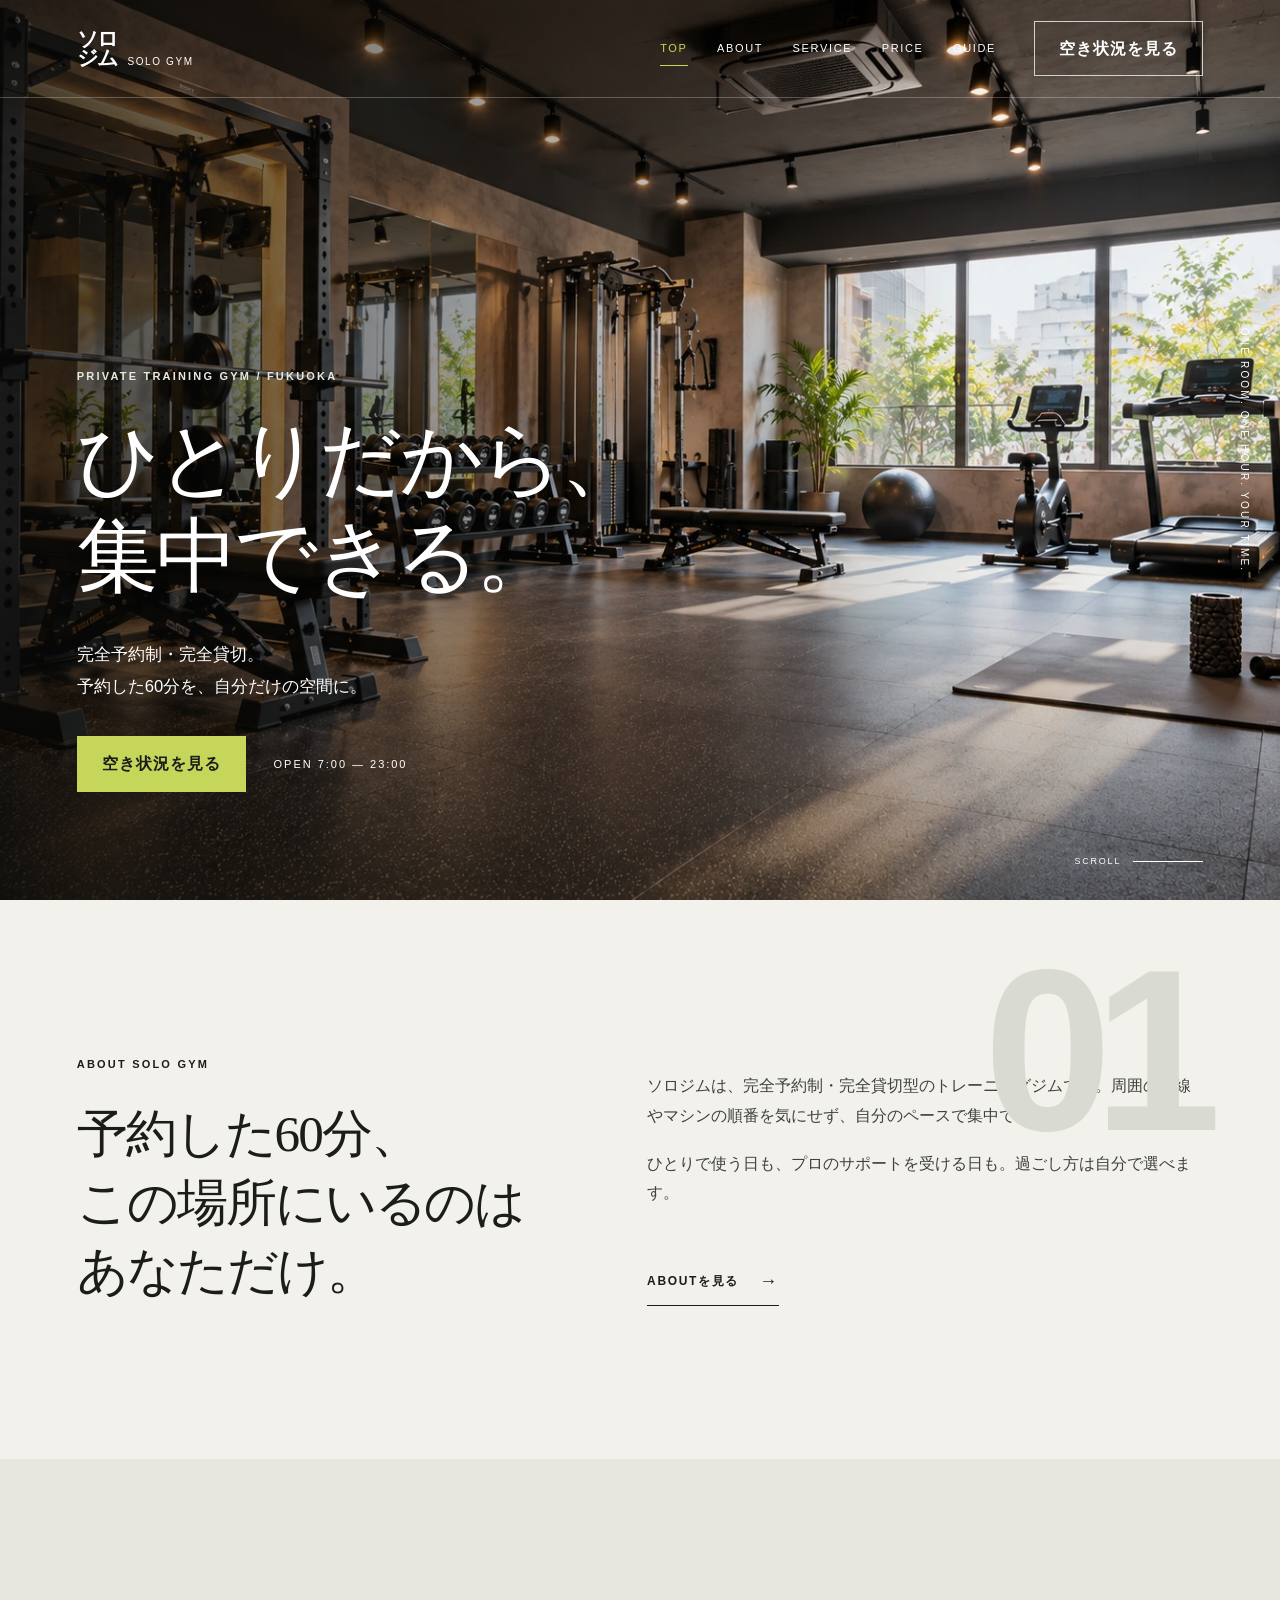
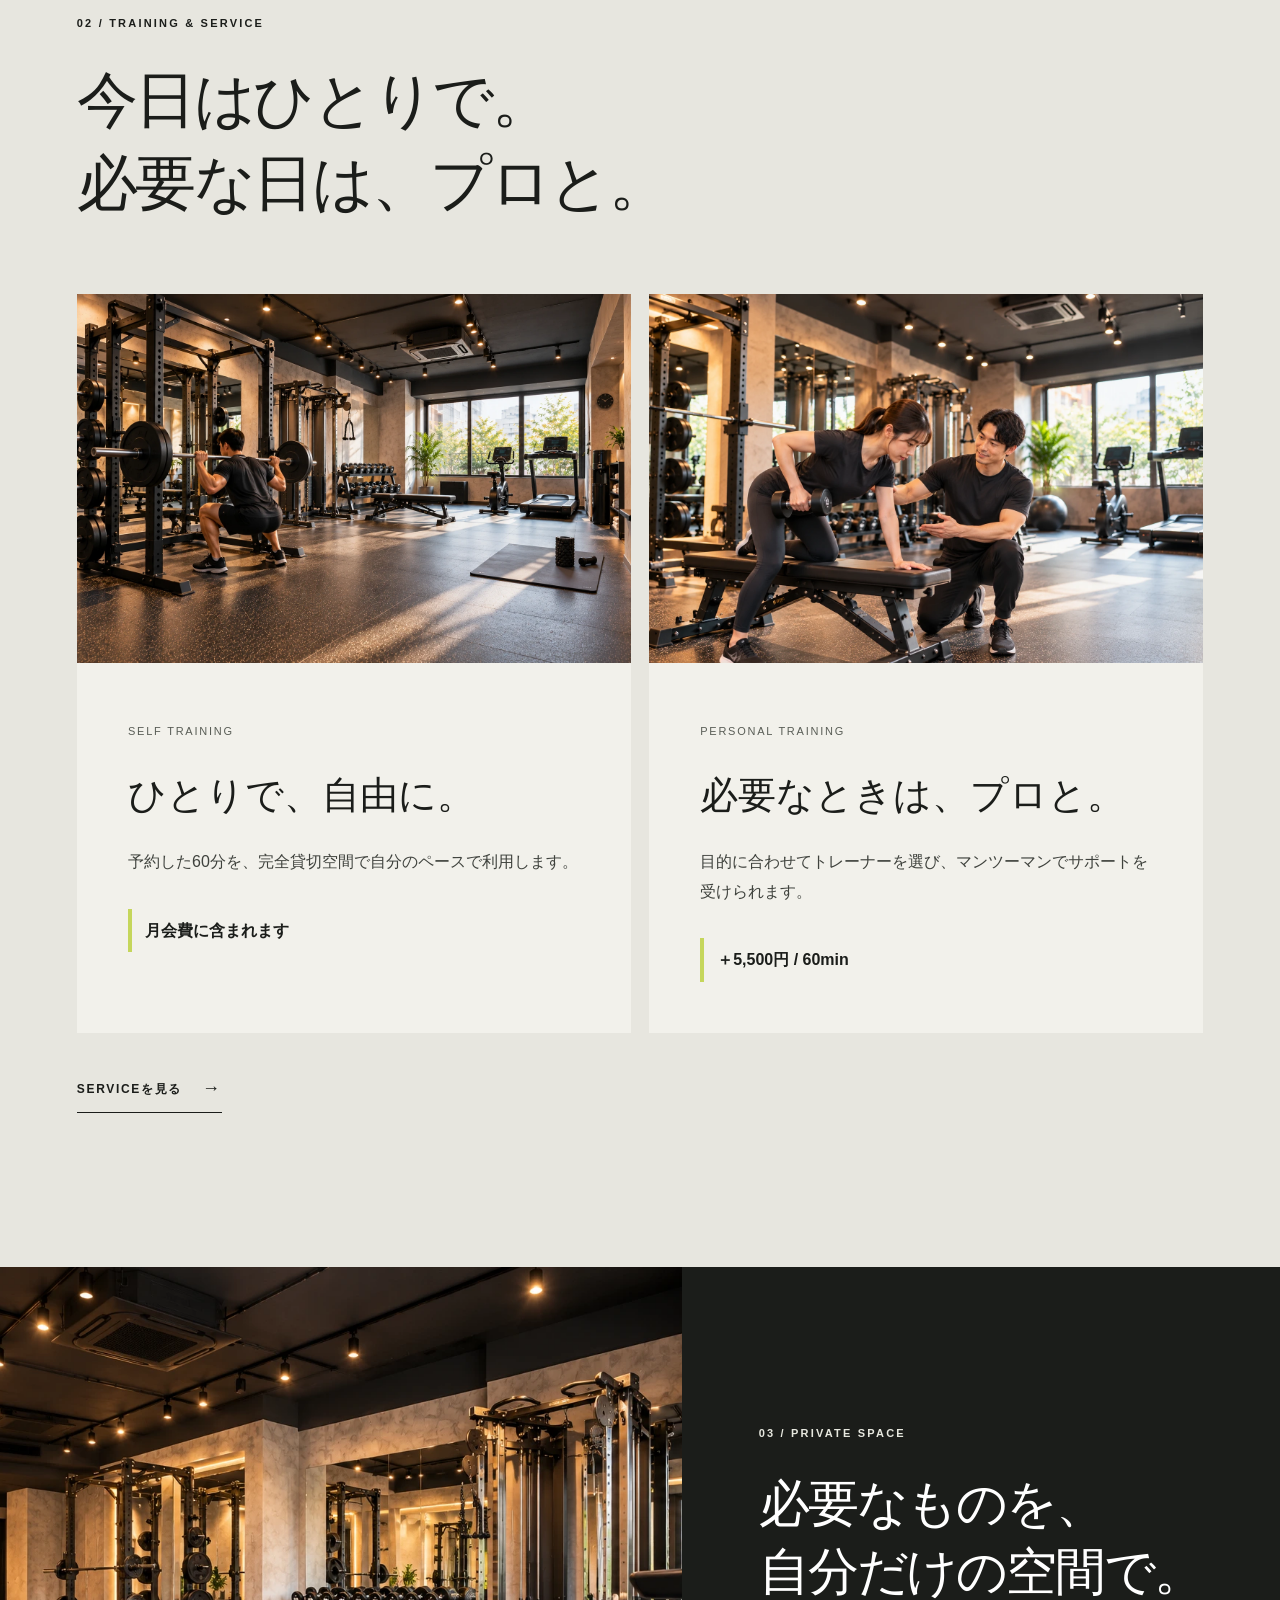
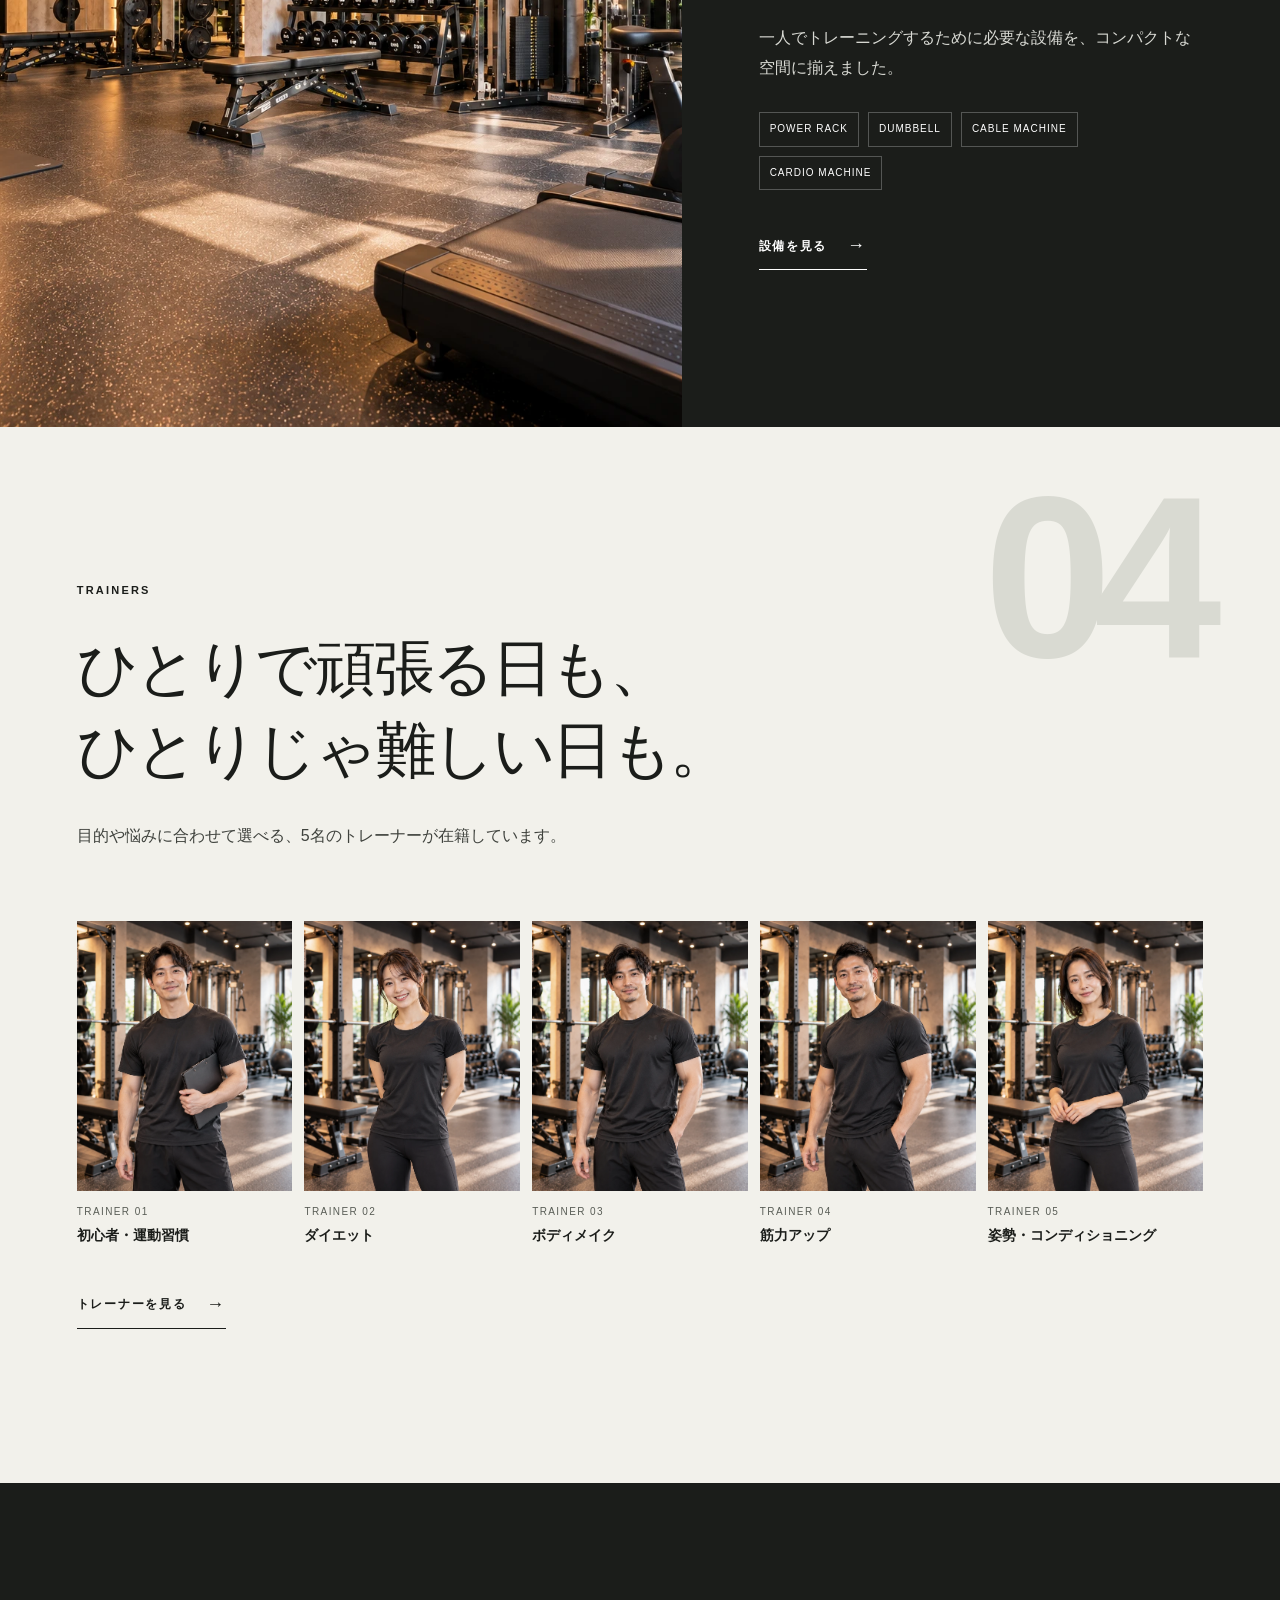
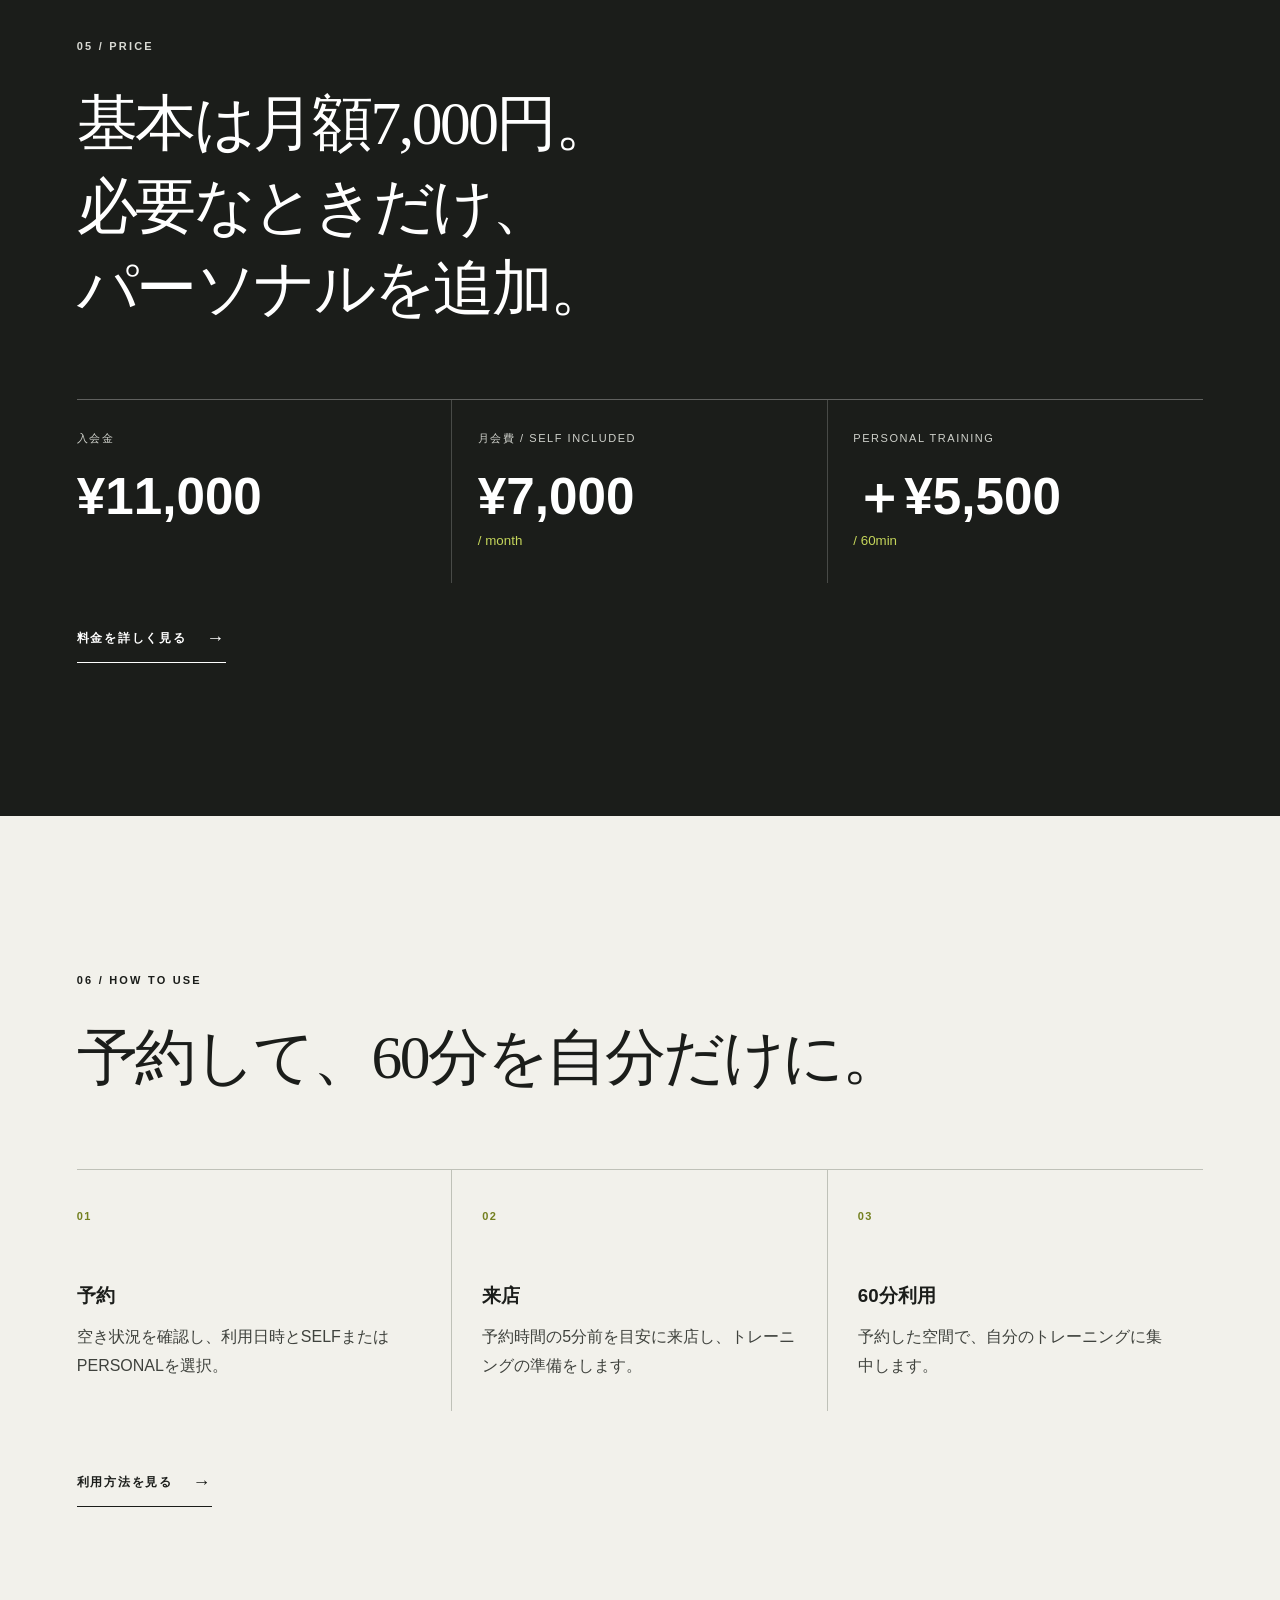
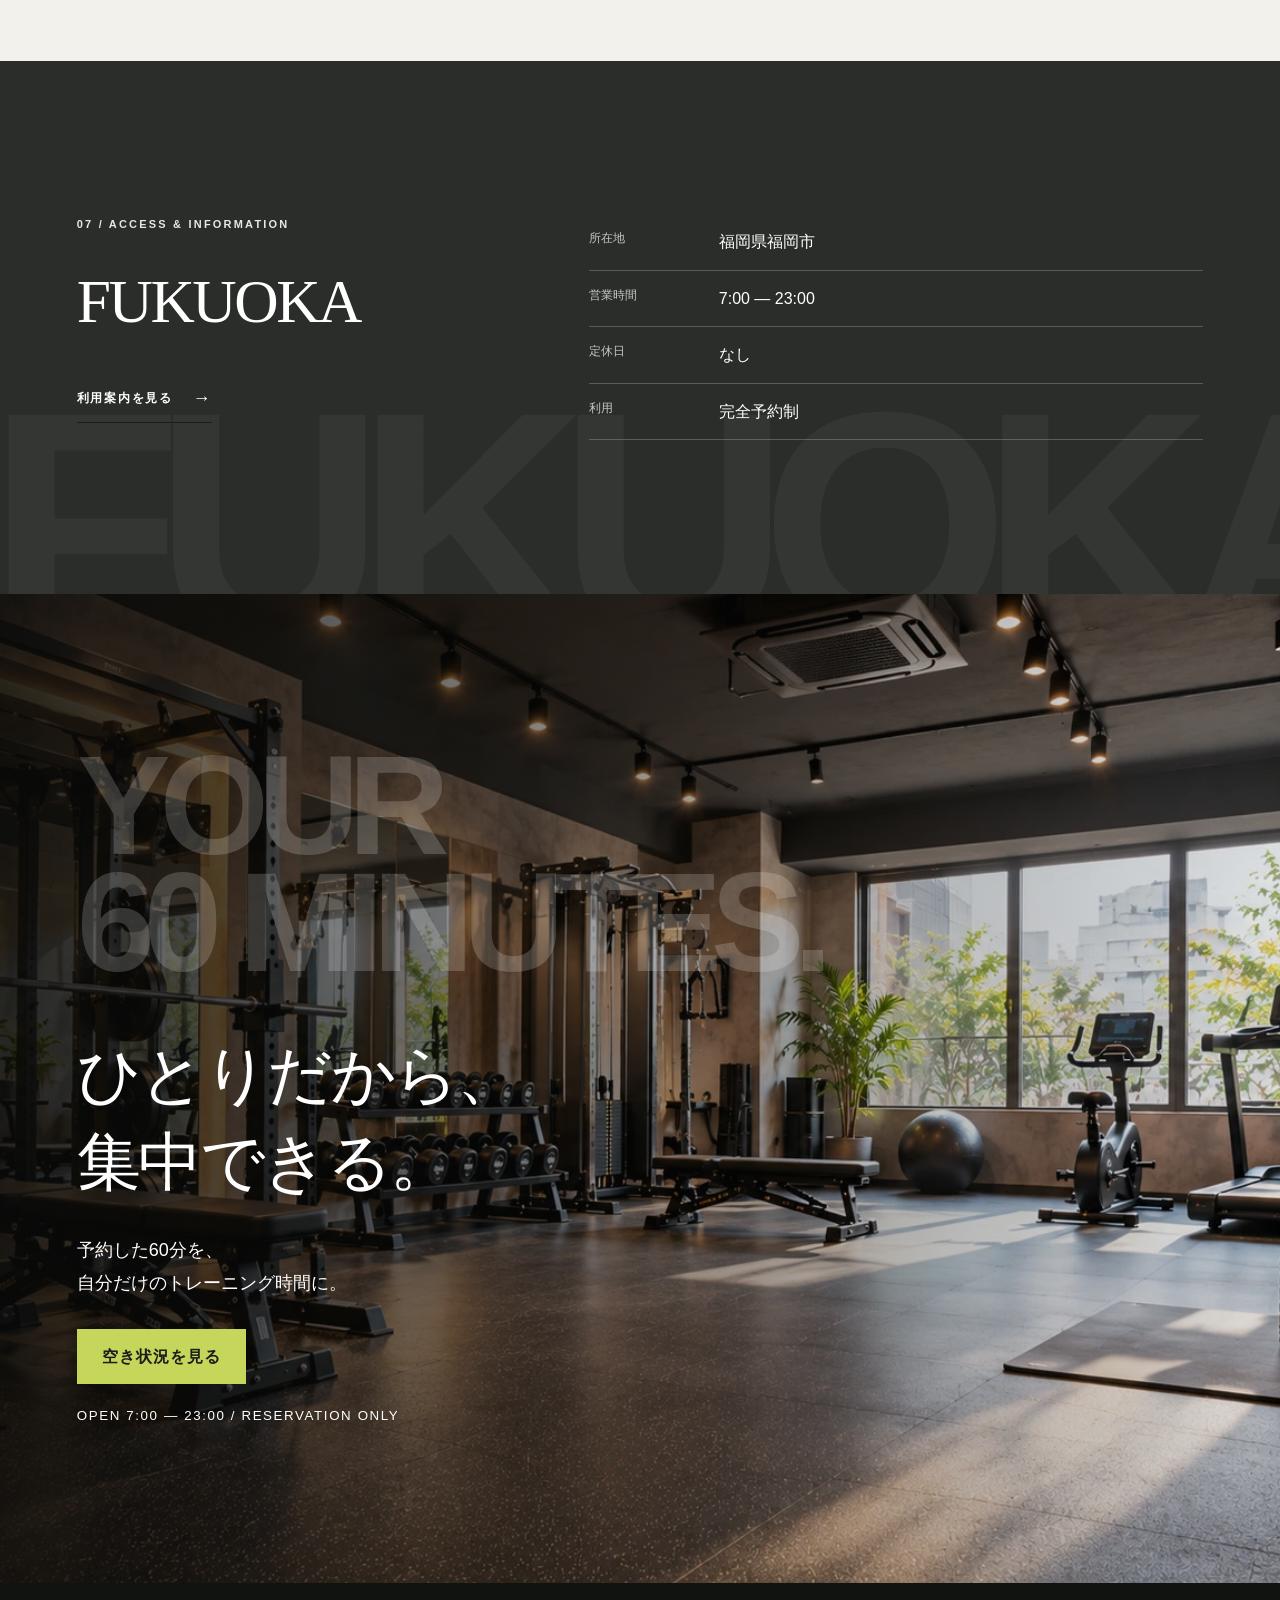
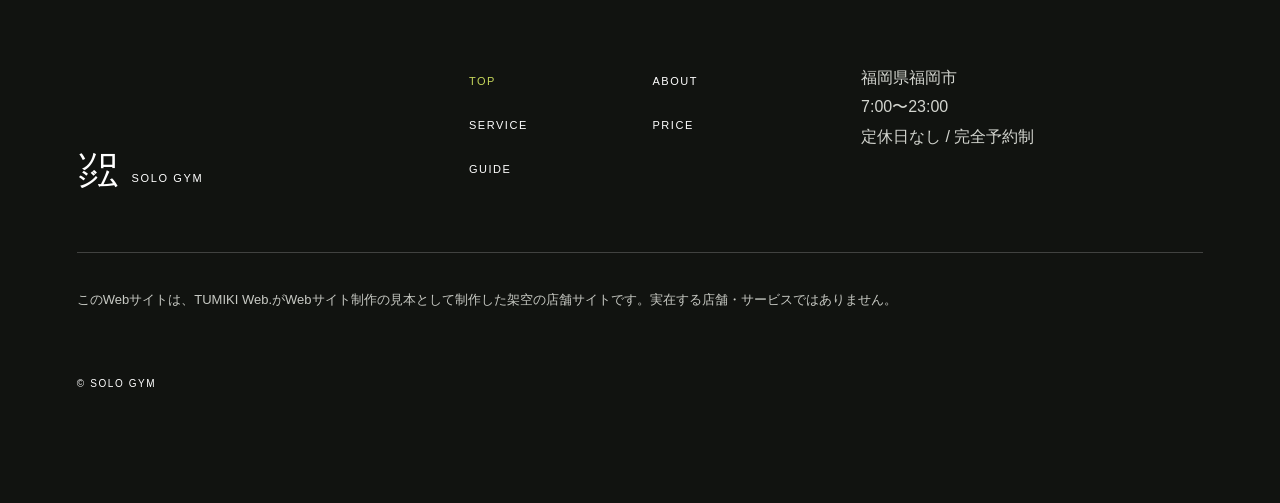
==== commit 2ff6b886: "Add files via upload" ====
--- a/index.html
+++ b/index.html
@@ -20,7 +20,7 @@
     <section class="section" aria-labelledby="about-title"><div class="section-index" aria-hidden="true">01</div><div class="section-inner intro-grid"><div class="section-heading reveal"><p class="eyebrow">ABOUT SOLO GYM</p><h2 class="section-title" id="about-title"><span class="heading-line">予約した60分、</span><span class="heading-line">この場所にいるのは</span><span class="heading-line">あなただけ。</span></h2></div><div class="intro-copy reveal"><p>ソロジムは、完全予約制・完全貸切型のトレーニングジムです。周囲の視線やマシンの順番を気にせず、自分のペースで集中できます。</p><p>ひとりで使う日も、プロのサポートを受ける日も。過ごし方は自分で選べます。</p><a class="text-link" href="about/">ABOUTを見る</a></div></div></section>
     <section class="section tinted-section" aria-labelledby="training-title"><div class="section-inner"><div class="section-heading reveal"><p class="eyebrow">02 / TRAINING &amp; SERVICE</p><h2 class="section-title" id="training-title"><span class="heading-line">今日はひとりで。</span><span class="heading-line">必要な日は、プロと。</span></h2></div><div class="training-cards"><article class="training-card reveal"><img src="assets/images/web/self-training.webp" width="1536" height="1024" loading="lazy" alt="貸切空間でセルフトレーニングをする利用者"><div class="training-card-copy"><span class="mode">SELF TRAINING</span><h3><span class="phrase">ひとりで、</span><span class="phrase">自由に。</span></h3><p>予約した60分を、完全貸切空間で自分のペースで利用します。</p><strong>月会費に含まれます</strong></div></article><article class="training-card reveal"><img src="assets/images/web/personal-training.webp" width="1536" height="1024" loading="lazy" alt="トレーナーからマンツーマン指導を受ける利用者"><div class="training-card-copy"><span class="mode">PERSONAL TRAINING</span><h3><span class="pc-copy">必要なときは、プロと。</span><span class="sp-copy">必要なときは、<br>プロと。</span></h3><p>目的に合わせてトレーナーを選び、マンツーマンでサポートを受けられます。</p><strong>＋5,500円 / 60min</strong></div></article></div><a class="text-link" href="service/">SERVICEを見る</a></div></section>
     <section class="space-digest" aria-labelledby="space-title"><div class="space-digest-media"><img src="assets/images/web/space-gym.webp" width="1536" height="1024" loading="lazy" alt="パワーラックやダンベルを備えたソロジムの貸切空間"></div><div class="space-digest-copy reveal"><p class="eyebrow light">03 / PRIVATE SPACE</p><h2 class="section-title" id="space-title">必要なものを、<br>自分だけの空間で。</h2><p>一人でトレーニングするために必要な設備を、コンパクトな空間に揃えました。</p><ul class="equipment-inline"><li>POWER RACK</li><li>DUMBBELL</li><li>CABLE MACHINE</li><li>CARDIO MACHINE</li></ul><a class="text-link" href="service/#equipment">設備を見る</a></div></section>
-    <section class="section" aria-labelledby="trainers-title"><div class="section-index" aria-hidden="true">04</div><div class="section-inner"><div class="section-heading reveal"><p class="eyebrow">TRAINERS</p><h2 class="section-title" id="trainers-title"><span class="heading-line">ひとりで頑張る日も、</span><span class="heading-line"><span class="phrase">ひとりじゃ難しい日も。</span></span></h2><p class="section-lead">目的や悩みに合わせて選べる、5名のトレーナーが在籍しています。</p></div><div class="trainer-strip" aria-label="トレーナー一覧"><article class="trainer-mini"><img src="assets/images/web/trainer-01.webp" width="1122" height="1402" loading="lazy" alt="初心者と運動習慣を担当する男性トレーナー"><p>TRAINER 01</p><h3>初心者・運動習慣</h3></article><article class="trainer-mini"><img src="assets/images/web/trainer-02.webp" width="1122" height="1402" loading="lazy" alt="ダイエットを担当する女性トレーナー"><p>TRAINER 02</p><h3>ダイエット</h3></article><div class="trainer-more" id="top-trainer-more"><article class="trainer-mini"><img src="assets/images/web/trainer-03.webp" width="1122" height="1402" loading="lazy" alt="ボディメイクを担当する男性トレーナー"><p>TRAINER 03</p><h3>ボディメイク</h3></article><article class="trainer-mini"><img src="assets/images/web/trainer-04.webp" width="1122" height="1402" loading="lazy" alt="筋力アップを担当する男性トレーナー"><p>TRAINER 04</p><h3>筋力アップ</h3></article><article class="trainer-mini"><img src="assets/images/web/trainer-05.webp" width="1122" height="1402" loading="lazy" alt="姿勢とコンディショニングを担当する女性トレーナー"><p>TRAINER 05</p><h3>姿勢・コンディショニング</h3></article></div></div><button class="trainer-toggle" type="button" aria-expanded="false" aria-controls="top-trainer-more" data-trainer-toggle><span>他のトレーナーも見る</span><i aria-hidden="true"></i></button><a class="text-link" href="about/#trainers">トレーナーを見る</a></div></section>
+    <section class="section" aria-labelledby="trainers-title"><div class="section-index" aria-hidden="true">04</div><div class="section-inner"><div class="section-heading reveal"><p class="eyebrow">TRAINERS</p><h2 class="section-title" id="trainers-title"><span class="heading-line">ひとりで頑張る日も、</span><span class="heading-line"><span class="phrase">ひとりじゃ難しい日も。</span></span></h2><p class="section-lead">目的や悩みに合わせて選べる、5名のトレーナーが在籍しています。</p></div><div class="trainer-strip" aria-label="トレーナー一覧"><article class="trainer-mini"><img src="assets/images/web/trainer-01.webp" width="1122" height="1402" loading="lazy" alt="初心者と運動習慣を担当する男性トレーナー"><p>TRAINER 01</p><h3>初心者・運動習慣</h3></article><article class="trainer-mini"><img src="assets/images/web/trainer-02.webp" width="1122" height="1402" loading="lazy" alt="ダイエットを担当する女性トレーナー"><p>TRAINER 02</p><h3>ダイエット</h3></article><article class="trainer-mini trainer-mini--desktop"><img src="assets/images/web/trainer-03.webp" width="1122" height="1402" loading="lazy" alt="ボディメイクを担当する男性トレーナー"><p>TRAINER 03</p><h3>ボディメイク</h3></article><article class="trainer-mini trainer-mini--desktop"><img src="assets/images/web/trainer-04.webp" width="1122" height="1402" loading="lazy" alt="筋力アップを担当する男性トレーナー"><p>TRAINER 04</p><h3>筋力アップ</h3></article><article class="trainer-mini trainer-mini--desktop"><img src="assets/images/web/trainer-05.webp" width="1122" height="1402" loading="lazy" alt="姿勢とコンディショニングを担当する女性トレーナー"><p>TRAINER 05</p><h3>姿勢・コンディショニング</h3></article></div><a class="text-link" href="about/#trainers">トレーナーを見る</a></div></section>
     <section class="section dark-section" aria-labelledby="price-title"><div class="section-inner"><div class="section-heading reveal"><p class="eyebrow light">05 / PRICE</p><h2 class="section-title" id="price-title"><span class="heading-line">基本は月額7,000円。</span><span class="heading-line">必要なときだけ、</span><span class="heading-line">パーソナルを追加。</span></h2></div><div class="price-digest-grid reveal"><div class="price-digest-item"><p>入会金</p><strong>¥11,000</strong></div><div class="price-digest-item"><p>月会費 / SELF INCLUDED</p><strong>¥7,000</strong><small>/ month</small></div><div class="price-digest-item"><p>PERSONAL TRAINING</p><strong>＋¥5,500</strong><small>/ 60min</small></div></div><a class="text-link" href="price/">料金を詳しく見る</a></div></section>
     <section class="section" aria-labelledby="how-title"><div class="section-inner"><div class="section-heading reveal"><p class="eyebrow">06 / HOW TO USE</p><h2 class="section-title" id="how-title"><span class="pc-copy">予約して、60分を自分だけに。</span><span class="sp-copy">予約して、<br><span class="phrase">60分を自分だけに。</span></span></h2></div><ol class="simple-steps"><li><h3>予約</h3><p>空き状況を確認し、利用日時とSELFまたはPERSONALを選択。</p></li><li><h3>来店</h3><p>予約時間の5分前を目安に来店し、トレーニングの準備をします。</p></li><li><h3>60分利用</h3><p>予約した空間で、自分のトレーニングに集中します。</p></li></ol><a class="text-link" href="guide/">利用方法を見る</a></div></section>
     <section class="section info-band" aria-labelledby="info-title"><div class="section-inner info-grid"><div class="section-heading reveal"><p class="eyebrow light">07 / ACCESS &amp; INFORMATION</p><h2 class="section-title" id="info-title">FUKUOKA</h2><a class="text-link" href="guide/#access">利用案内を見る</a></div><div><dl class="info-list"><div><dt>所在地</dt><dd>福岡県福岡市</dd></div><div><dt>営業時間</dt><dd>7:00 — 23:00</dd></div><div><dt>定休日</dt><dd>なし</dd></div><div><dt>利用</dt><dd>完全予約制</dd></div></dl></div></div></section>
--- a/css/style.css
+++ b/css/style.css
@@ -1,5 +1,5 @@
 :root{--paper:#f2f1eb;--paper-deep:#e7e6df;--ink:#1b1d1a;--ink-soft:#2a2d29;--text:#3f423d;--muted:#595d56;--line:#bfc1b8;--lime:#c5d65b;--white:#fff;--pad:clamp(24px,6vw,96px);--space:clamp(96px,12vw,176px);--content:1440px;--ease:cubic-bezier(.22,1,.36,1)}
-[hidden]{display:none!important}*,*::before,*::after{box-sizing:border-box}html{scroll-behavior:smooth;scroll-padding-top:88px}body{margin:0;overflow-x:hidden;background:var(--paper);color:var(--ink);font-family:"Helvetica Neue","Noto Sans JP","Yu Gothic",YuGothic,Arial,sans-serif;font-size:16px;line-height:1.85}body.menu-open{overflow:hidden}img{display:block;max-width:100%;height:auto}button,a{font:inherit}a{color:inherit;text-decoration:none}button{cursor:pointer}p{color:var(--text)}.heading-line{display:block}.keep,.phrase{display:inline-block}.pc-copy{display:block}.sp-copy{display:none}.sr-only{position:absolute;width:1px;height:1px;padding:0;margin:-1px;overflow:hidden;clip:rect(0,0,0,0);white-space:nowrap;border:0}.skip-link{position:fixed;z-index:1000;top:8px;left:8px;padding:10px 16px;background:var(--lime);color:var(--ink);transform:translateY(-160%)}.skip-link:focus{transform:none}:focus{outline:none}:focus-visible{outline:3px solid var(--lime);outline-offset:4px}
+[hidden]{display:none!important}*,*::before,*::after{box-sizing:border-box}html{scroll-behavior:smooth;scroll-padding-top:88px}body{margin:0;overflow-x:hidden;background:var(--paper);color:var(--ink);font-family:"Helvetica Neue","Noto Sans JP","Yu Gothic",YuGothic,Arial,sans-serif;font-size:16px;line-height:1.85}body.menu-open{overflow:hidden}body.dialog-open{position:fixed;top:var(--dialog-scroll-y);left:0;width:100%;overflow:hidden;padding-right:var(--dialog-scrollbar-gap)}img{display:block;max-width:100%;height:auto}button,a{font:inherit}a{color:inherit;text-decoration:none}button{cursor:pointer}p{color:var(--text)}.heading-line{display:block}.keep,.phrase{display:inline-block}.pc-copy{display:block}.sp-copy{display:none}.sr-only{position:absolute;width:1px;height:1px;padding:0;margin:-1px;overflow:hidden;clip:rect(0,0,0,0);white-space:nowrap;border:0}.skip-link{position:fixed;z-index:1000;top:8px;left:8px;padding:10px 16px;background:var(--lime);color:var(--ink);transform:translateY(-160%)}.skip-link:focus{transform:none}:focus{outline:none}:focus-visible{outline:3px solid var(--lime);outline-offset:4px}
 .site-header{position:absolute;z-index:50;top:0;left:0;width:100%;height:98px;padding:16px var(--pad);display:flex;align-items:center;gap:clamp(20px,3vw,54px);color:#fff;border-bottom:1px solid rgba(255,255,255,.25);transition:background .25s,border-color .25s}.site-header.is-scrolled{background:rgba(20,22,19,.94);border-color:rgba(255,255,255,.12)}.brand{display:flex;align-items:flex-end;gap:10px;line-height:1}.brand-jp{font-weight:800;font-size:21px;line-height:.88;letter-spacing:-.08em}.brand-en{font-size:10px;letter-spacing:.16em}.desktop-nav{display:flex;gap:clamp(18px,2.3vw,34px);margin-left:auto}.desktop-nav a{position:relative;font-size:11px;letter-spacing:.15em}.desktop-nav a::after{content:"";position:absolute;left:0;bottom:-7px;width:100%;height:1px;background:var(--lime);transform:scaleX(0);transform-origin:left;transition:.3s}.desktop-nav a:hover::after,.desktop-nav a:focus-visible::after,.desktop-nav a[aria-current=page]::after{transform:scaleX(1)}.desktop-nav a[aria-current=page]{color:var(--lime)}.cta-button{min-height:48px;padding:12px 24px;border:1px solid var(--ink);background:var(--ink);color:#fff;font-weight:700;letter-spacing:.06em;transition:.25s}.cta-button:hover{background:#343731}.header-cta{background:transparent;border-color:rgba(255,255,255,.75)}.header-cta:hover{background:#fff;color:var(--ink)}.cta-button--lime{background:var(--lime);border-color:var(--lime);color:var(--ink)}.cta-button--lime:hover{background:#d4e56c}.menu-toggle,.mobile-menu,.menu-backdrop{display:none}
 .eyebrow{margin:0 0 26px;color:var(--ink);font-size:11px;font-weight:700;letter-spacing:.2em}.eyebrow.light{color:#e7e8df}.section-title,.hero h1,.page-hero h1,.final-cta h2{margin:0;font-family:"Yu Mincho",YuMincho,"Hiragino Mincho ProN",serif;font-weight:500;letter-spacing:-.04em}.section-title{font-size:clamp(36px,4.8vw,70px);line-height:1.34}.section-lead{max-width:650px;margin:30px 0 0;color:var(--text)}.section{position:relative;padding:var(--space) var(--pad)}.section-inner{width:min(100%,var(--content));margin:0 auto}.section-index{position:absolute;right:var(--pad);top:35px;color:#d9dad2;font-size:clamp(100px,18vw,270px);font-weight:700;line-height:1;letter-spacing:-.08em;pointer-events:none}.section-heading{position:relative;z-index:1}.text-link{display:inline-flex;align-items:center;gap:20px;min-height:48px;margin-top:32px;border-bottom:1px solid var(--ink);font-size:12px;font-weight:700;letter-spacing:.14em}.text-link::after{content:"→";font-size:18px;transition:.2s}.text-link:hover::after{transform:translateX(5px)}
 .hero{position:relative;min-height:760px;height:100svh;max-height:980px;overflow:hidden;background:#1c1d1b;color:#fff}.hero-image{position:absolute;inset:0;width:100%;height:100%;object-fit:cover}.hero-shade{position:absolute;inset:0;background:linear-gradient(90deg,rgba(8,9,8,.76),rgba(8,9,8,.28) 48%,rgba(8,9,8,.03) 76%),linear-gradient(0deg,rgba(8,9,8,.38),transparent 35%)}.hero-content{position:absolute;left:var(--pad);bottom:clamp(80px,12vh,150px);max-width:760px}.hero h1{font-size:clamp(50px,6.4vw,102px);line-height:1.18;text-shadow:0 2px 20px rgba(0,0,0,.18)}.hero-copy{margin:34px 0;color:#fff;font-size:clamp(16px,1.3vw,20px);line-height:1.9}.hero-actions{display:flex;align-items:center;gap:28px}.hero-actions span{font-size:11px;letter-spacing:.18em}.hero-side{position:absolute;right:27px;top:50%;margin:0;color:#fff;font-size:10px;letter-spacing:.22em;writing-mode:vertical-rl;transform:translateY(-50%)}.scroll-cue{position:absolute;right:var(--pad);bottom:30px;display:flex;align-items:center;gap:12px;font-size:9px;letter-spacing:.2em}.scroll-cue i{display:block;width:70px;height:1px;background:#fff}
--- a/css/pages.css
+++ b/css/pages.css
@@ -23,18 +23,23 @@
 .faq-layout{grid-template-columns:minmax(460px,.9fr) 1.1fr;gap:clamp(56px,7vw,110px)}
 .faq-layout .section-title{font-size:clamp(40px,3.5vw,52px)}
 
+@media(min-width:1025px){
+  #about-title{font-size:clamp(34px,4vw,58px)}
+  #about-title .heading-line:nth-child(2),#space-title,#self-title{white-space:nowrap}
+  #space-title,#self-title{font-size:clamp(36px,4vw,58px)}
+}
+
 @media(max-width:1024px){.faq-layout{grid-template-columns:1fr}}
 
 @media(max-width:768px){
   .intro-grid .section-title{font-size:clamp(29px,8.5vw,40px)}
   .trainer-strip,.trainer-grid{display:block;margin-right:0;overflow:visible;padding-bottom:0}
-  .trainer-strip .trainer-more{display:none}
+  .trainer-mini--desktop{display:none}
   .trainer-mini,.trainer-card{width:100%;margin-bottom:44px}
   .trainer-mini h3,.trainer-card h3{font-size:16px}
   .trainer-more{display:grid;grid-template-columns:1fr;max-height:0;overflow:hidden;opacity:0;visibility:hidden;transition:max-height .45s var(--ease),opacity .3s ease}
   .trainer-more.is-open{max-height:3200px;opacity:1;visibility:visible}
   .trainer-toggle{width:100%;min-height:54px;display:flex;align-items:center;justify-content:center;gap:14px;margin-top:4px;border:1px solid var(--ink);background:transparent;color:var(--ink);font-weight:700}
-  .trainer-strip + .trainer-toggle{display:none}
   .trainer-toggle i{position:relative;width:15px;height:15px}
   .trainer-toggle i::before,.trainer-toggle i::after{content:"";position:absolute;left:0;top:50%;width:100%;height:1px;background:currentColor;transition:transform .25s}
   .trainer-toggle i::after{transform:rotate(90deg)}
@@ -56,6 +61,9 @@
   .amenities li:nth-last-child(-n+2){border-bottom:0}
   .facility-note{padding:15px 12px;font-size:13px;letter-spacing:-.02em;word-break:keep-all}
   .faq-layout .section-title{font-size:clamp(29px,8vw,40px)}
+  .bring-item:nth-child(2) h3{font-size:15px;white-space:nowrap}
+  #faq-q7{font-size:14px;gap:12px}
+  #faq-q7 span::before{margin-right:12px}
   .section:has(.trainer-strip) #trainers-title{font-size:32px}
   #why-title{font-size:30px}
   .section:has(.trainer-strip) #trainers-title .phrase,#why-title .phrase,body:has(.price-hero-panel) .final-cta #final-title .sp-copy .phrase{white-space:nowrap}
@@ -66,6 +74,10 @@
 }
 
 @media(max-width:340px){
+  .reason-list li:nth-child(2) h3{font-size:25px;white-space:nowrap}
+  .choice-card h3{font-size:24px;white-space:nowrap}
+  #faq-q7{font-size:13px;gap:10px}
+  #faq-q7 span::before{margin-right:10px}
   #why-title{font-size:23px}
   .section:has(.trainer-strip) #trainers-title{font-size:25px}
   body:has(.price-hero-panel) .final-cta #final-title .sp-copy .phrase{font-size:28px}
